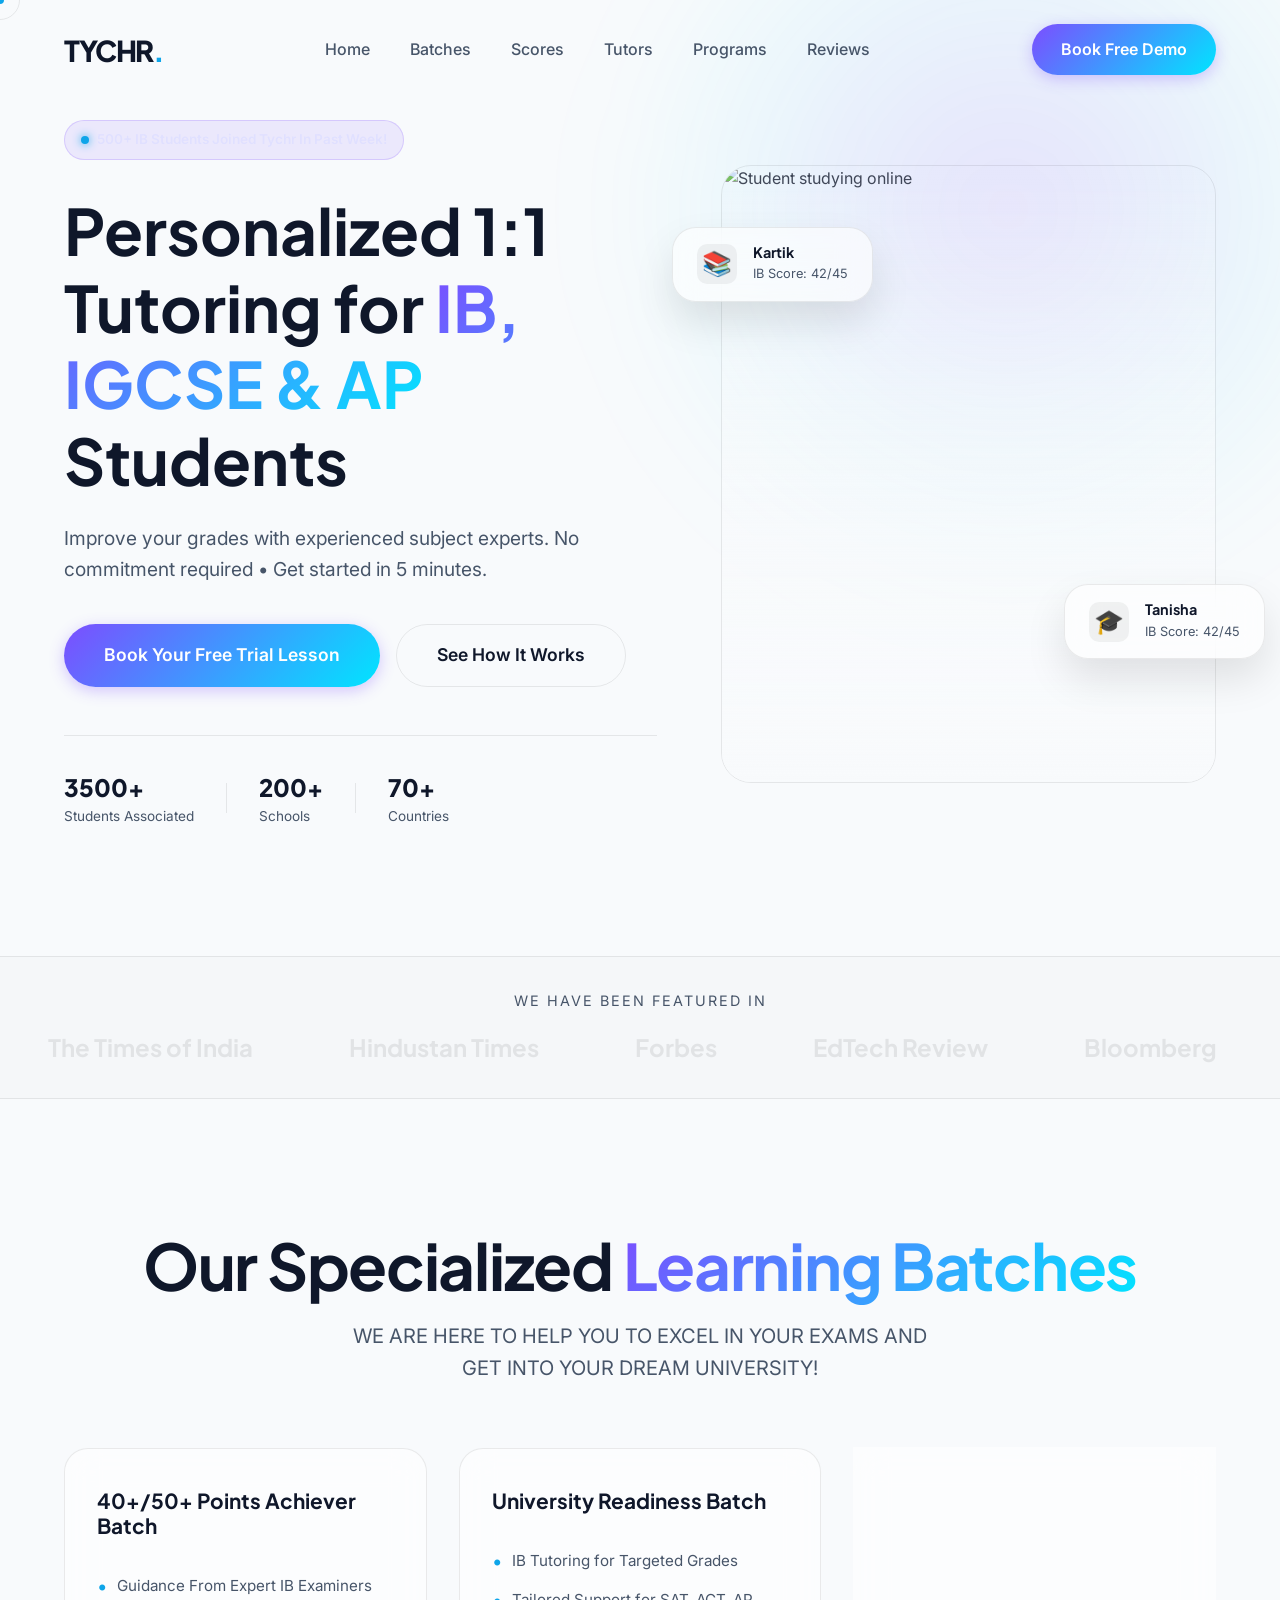
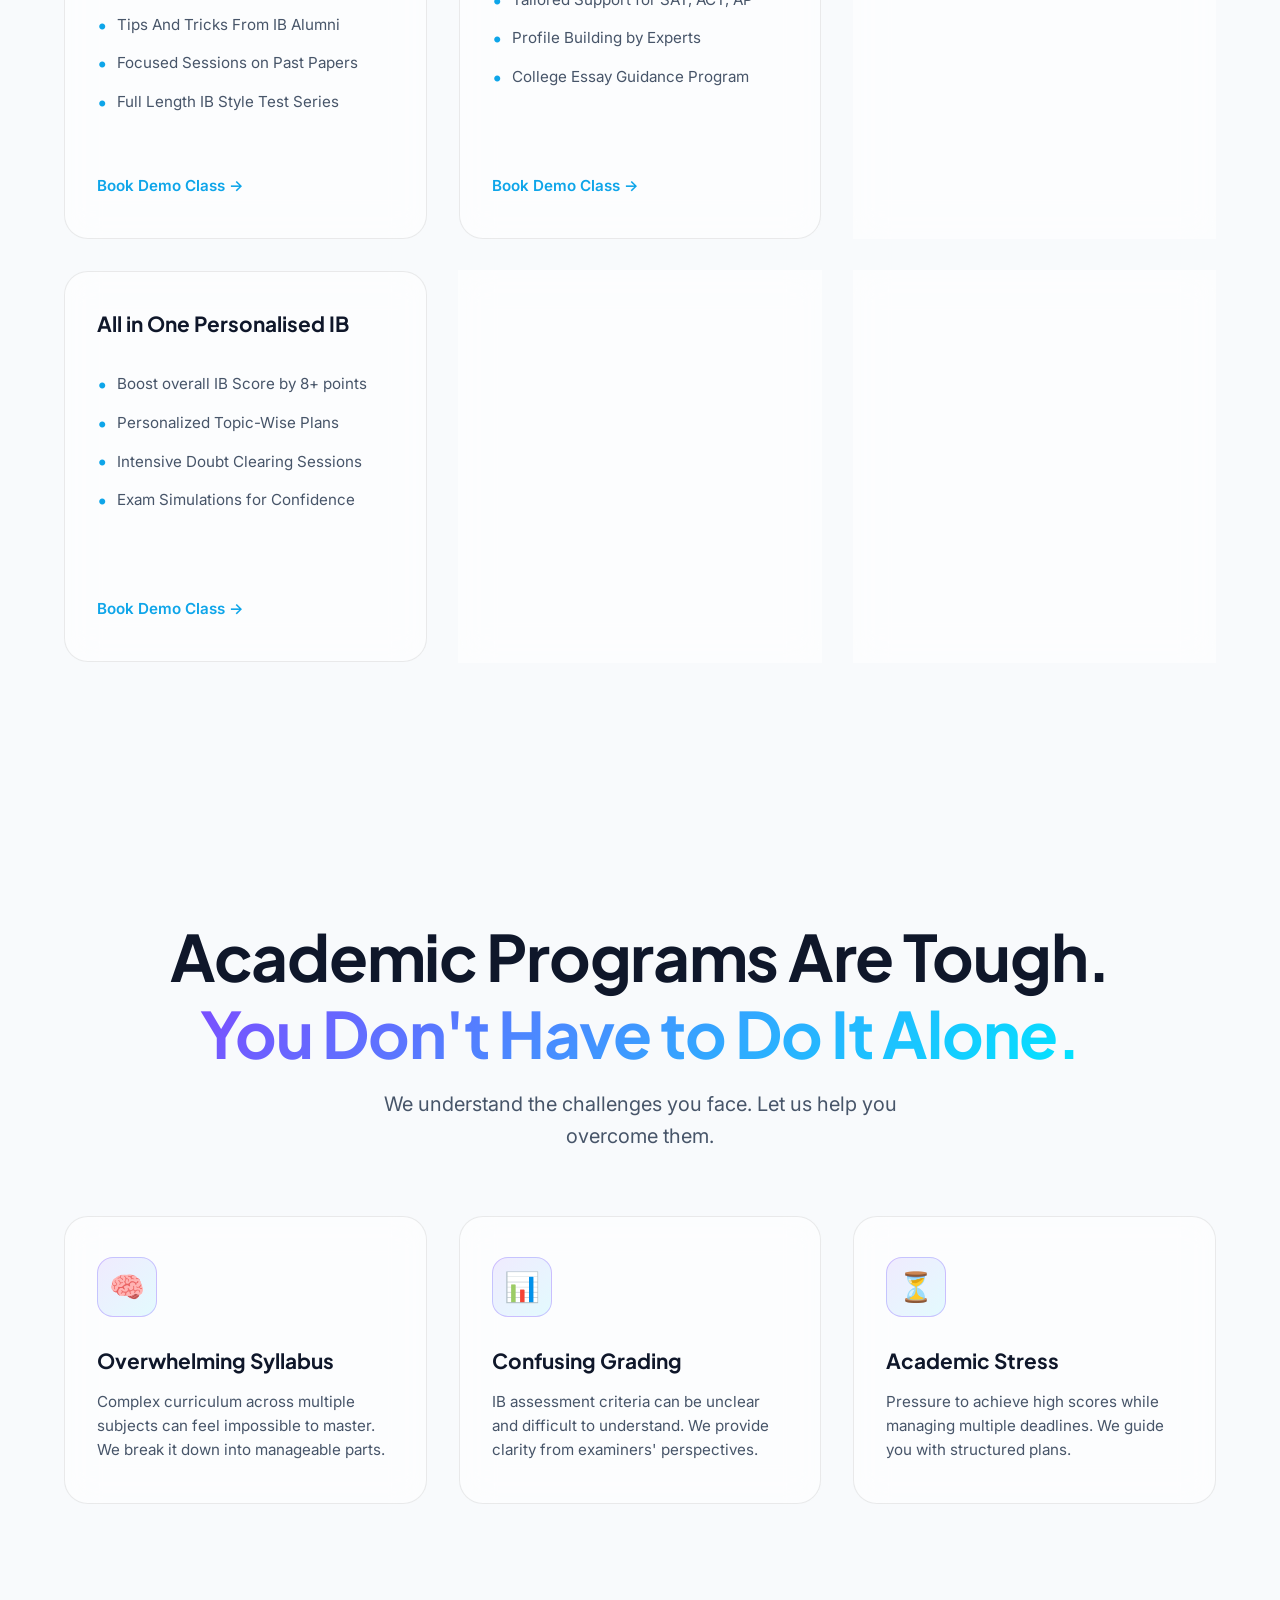
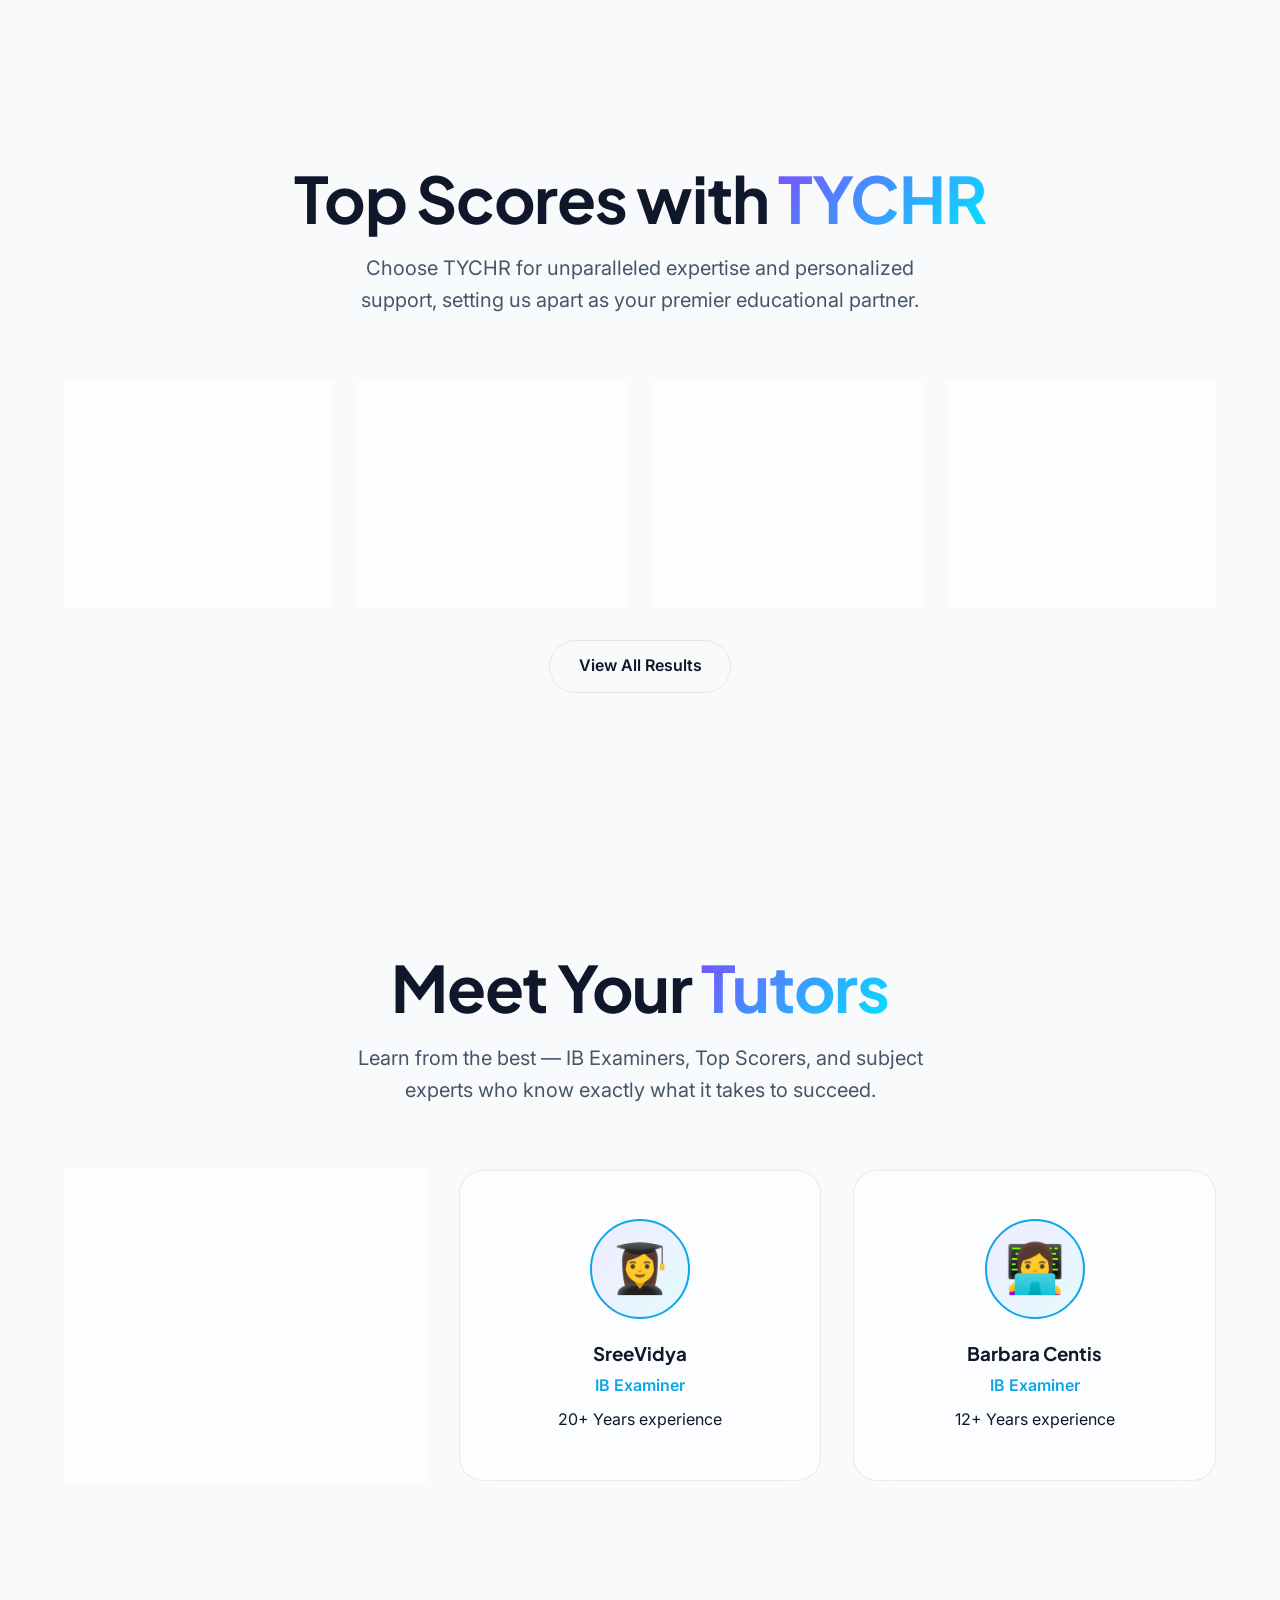
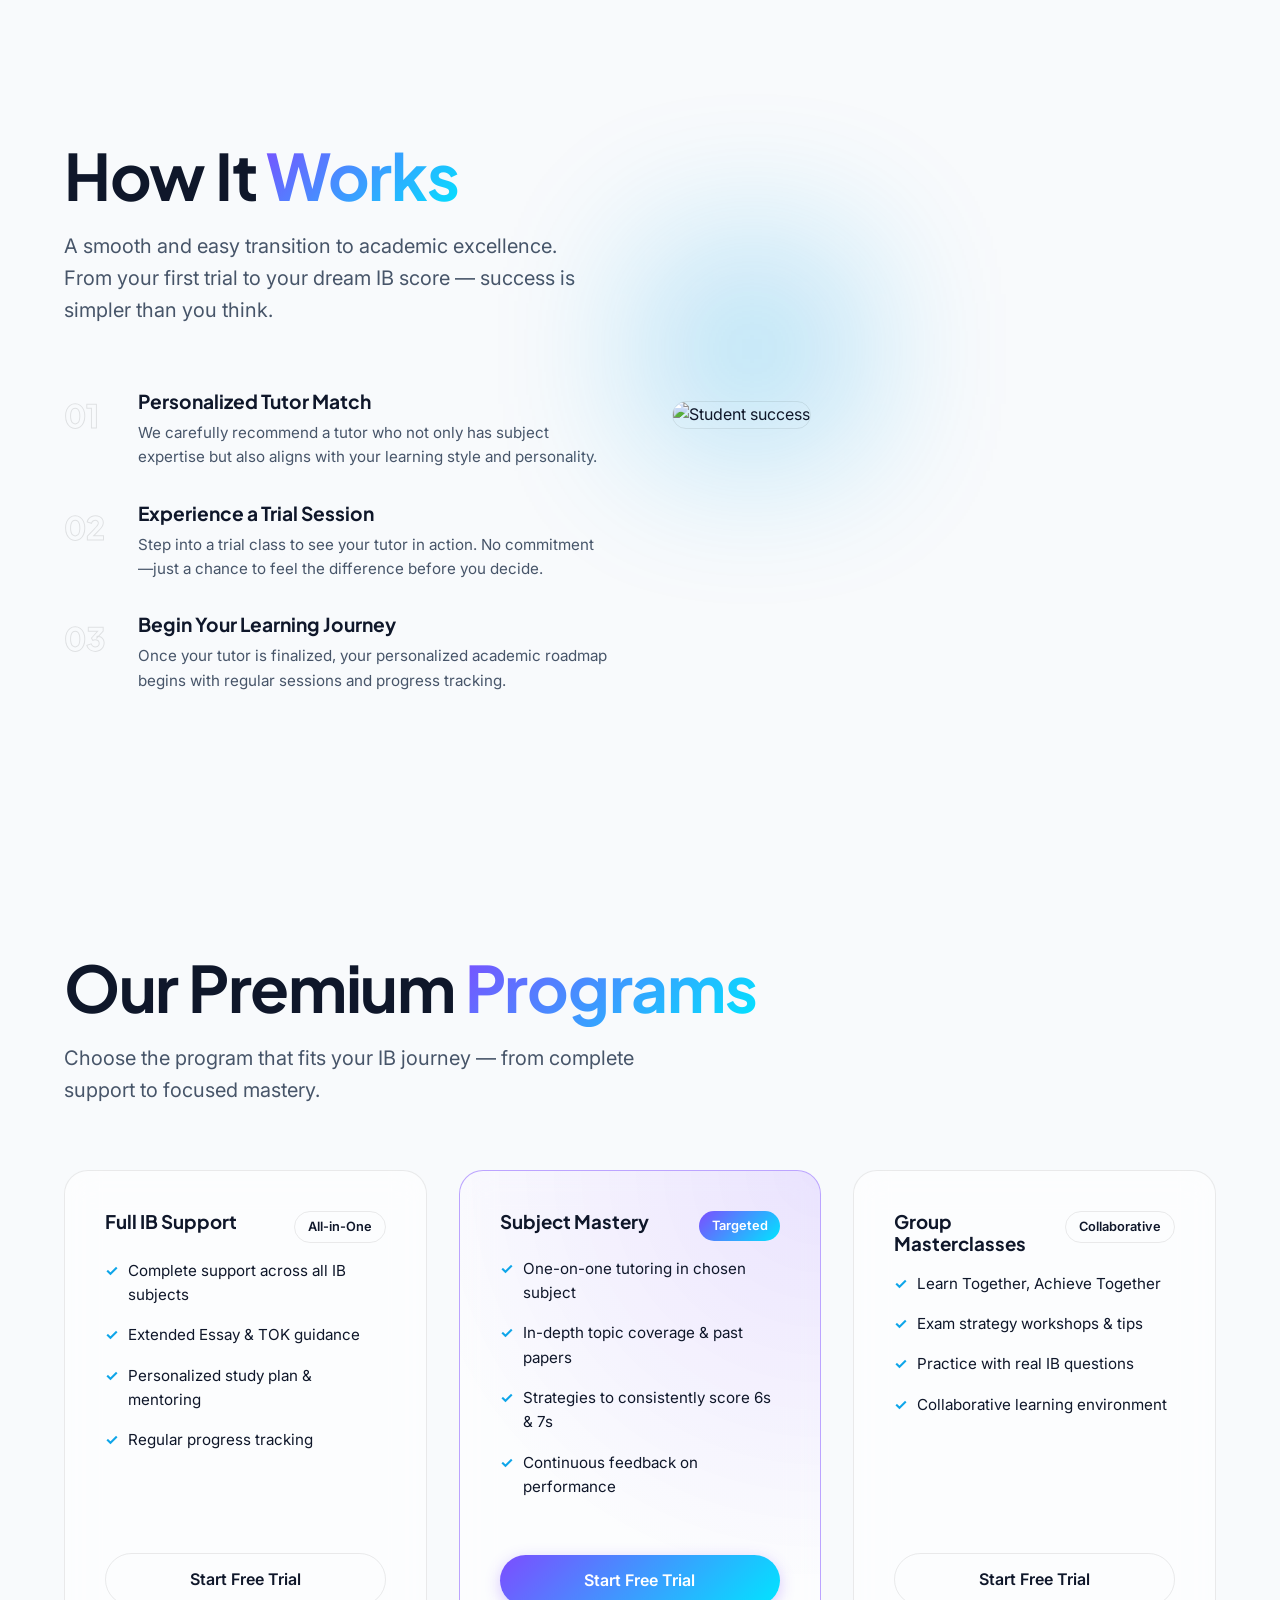
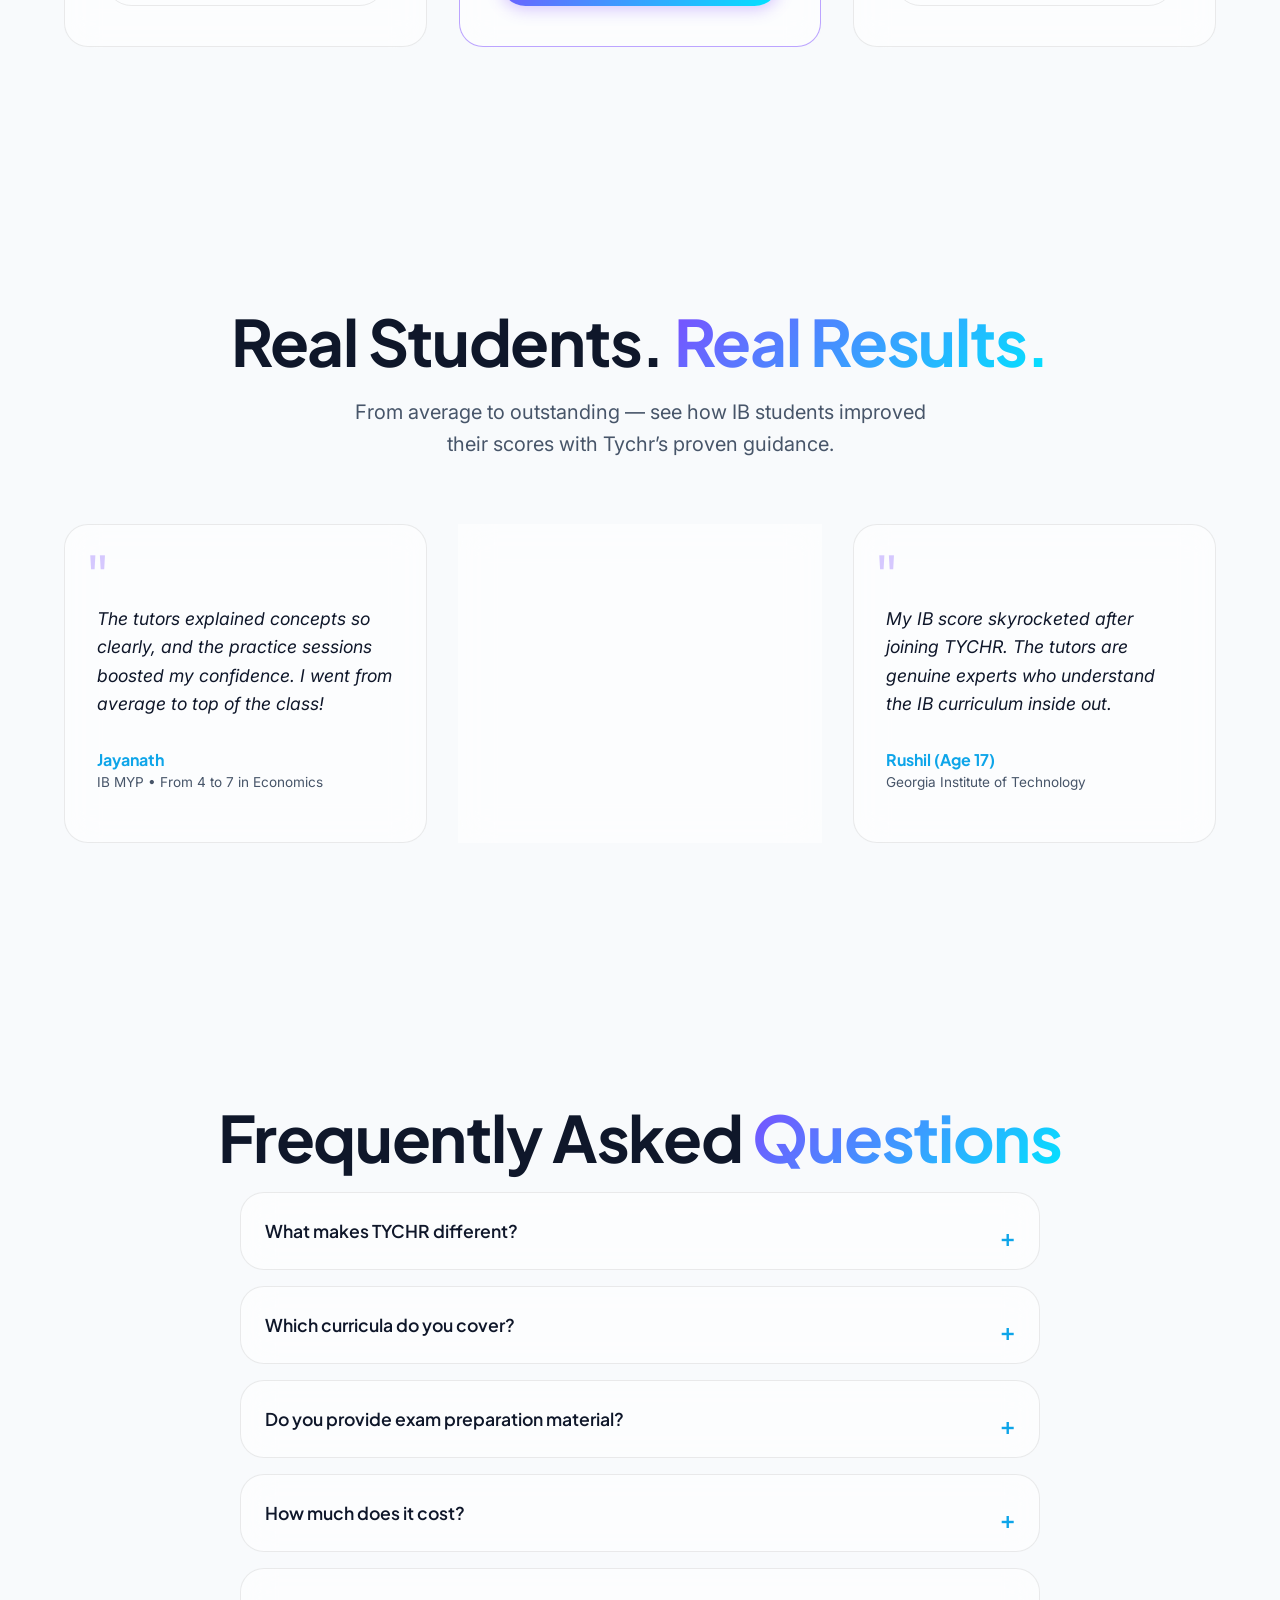
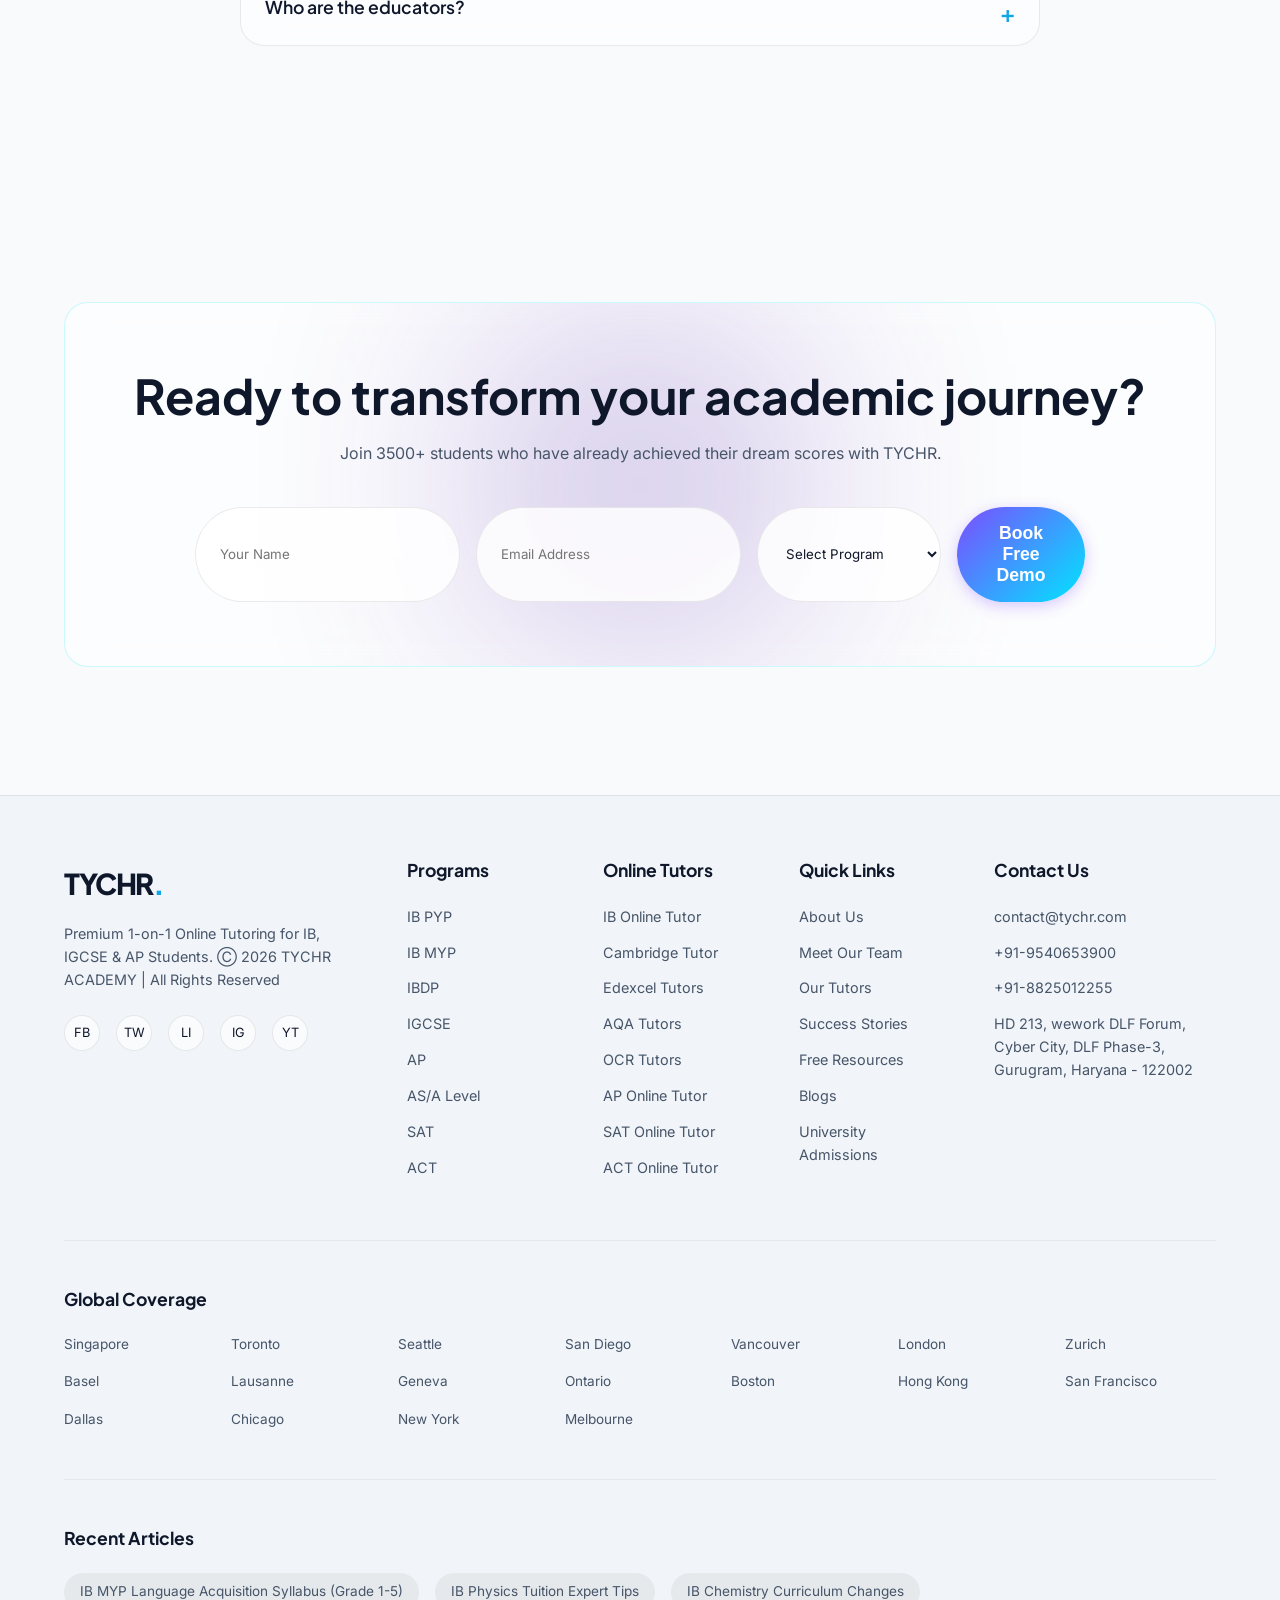
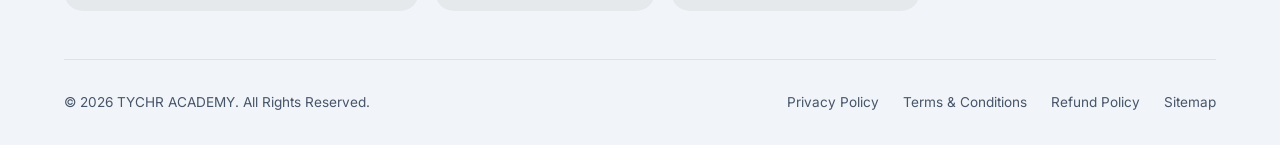
==== index.html @ 83ac787f "tychr" ====
<!DOCTYPE html>
<html lang="en">
<head>
    <meta charset="UTF-8">
    <meta name="viewport" content="width=device-width, initial-scale=1.0">
    <title>TYCHR | Premium 1-on-1 Online Tutoring for IB, IGCSE & AP</title>
    <meta name="description" content="Personalized 1:1 online tutoring for school & entrance exams. Improve grades with TYCHR.">
    <!-- Google Fonts -->
    <link rel="preconnect" href="https://fonts.googleapis.com">
    <link rel="preconnect" href="https://fonts.gstatic.com" crossorigin>
    <link href="https://fonts.googleapis.com/css2?family=Inter:wght@300;400;500;600&family=Plus+Jakarta+Sans:wght@400;500;600;700;800&display=swap" rel="stylesheet">
    <!-- CSS -->
    <link rel="stylesheet" href="style.css">
</head>
<body>
    <!-- Custom Cursor -->
    <div class="cursor-dot" id="cursor-dot"></div>
    <div class="cursor-outline" id="cursor-outline"></div>

    <!-- Navigation -->
    <nav id="navbar">
        <div class="nav-container">
            <div class="logo">TYCHR<span>.</span></div>
            <ul class="nav-links">
                <li><a href="#home">Home</a></li>
                <li><a href="#batches">Batches</a></li>
                <li><a href="#scores">Scores</a></li>
                <li><a href="#tutors">Tutors</a></li>
                <li><a href="#programs">Programs</a></li>
                <li><a href="#results">Reviews</a></li>
            </ul>
            <div class="nav-actions">
                <a href="#contact" class="btn-primary">Book Free Demo</a>
                <div class="hamburger">
                    <div class="line1"></div>
                    <div class="line2"></div>
                    <div class="line3"></div>
                </div>
            </div>
        </div>
    </nav>

    <!-- Hero Section -->
    <section id="home" class="hero">
        <div class="bg-gradient-mesh"></div>
        <div class="hero-container">
            <div class="hero-content">
                <div class="badge fade-up">
                    <span class="badge-dot"></span>
                    500+ IB Students Joined Tychr In Past Week!
                </div>
                <h1 class="hero-title fade-up">
                    Personalized 1:1 Tutoring for <span class="gradient-text">IB, IGCSE & AP</span> Students
                </h1>
                <p class="hero-subtitle fade-up">
                    Improve your grades with experienced subject experts. No commitment required • Get started in 5 minutes.
                </p>
                <div class="hero-cta fade-up">
                    <a href="#contact" class="btn-primary large">Book Your Free Trial Lesson</a>
                    <a href="#how-it-works" class="btn-secondary large">See How It Works</a>
                </div>
                <div class="hero-stats fade-up">
                    <div class="stat-item">
                        <span class="stat-number">3500+</span>
                        <span class="stat-label">Students Associated</span>
                    </div>
                    <div class="stat-divider"></div>
                    <div class="stat-item">
                        <span class="stat-number">200+</span>
                        <span class="stat-label">Schools</span>
                    </div>
                    <div class="stat-divider"></div>
                    <div class="stat-item">
                        <span class="stat-number">70+</span>
                        <span class="stat-label">Countries</span>
                    </div>
                </div>
            </div>
            <div class="hero-visual fade-in">
                <div class="floating-card card-1 glass float-anim">
                    <div class="card-icon">📚</div>
                    <div class="card-text">
                        <h4>Kartik</h4>
                        <p>IB Score: 42/45</p>
                    </div>
                </div>
                <div class="floating-card card-2 glass float-anim-delayed">
                    <div class="card-icon">🎓</div>
                    <div class="card-text">
                        <h4>Tanisha</h4>
                        <p>IB Score: 42/45</p>
                    </div>
                </div>
                <div class="hero-image-wrapper">
                    <img src="https://images.unsplash.com/photo-1522202176988-66273c2fd55f?q=80&w=1000&auto=format&fit=crop" alt="Student studying online" class="hero-img">
                    <div class="img-overlay"></div>
                </div>
            </div>
        </div>
    </section>

    <!-- Marquee: Featured In -->
    <div class="marquee-section">
        <p class="marquee-title">We Have Been Featured In</p>
        <div class="marquee">
            <div class="marquee-content">
                <span>The Times of India</span><span>Hindustan Times</span><span>Forbes</span><span>EdTech Review</span><span>Bloomberg</span>
                <span>The Times of India</span><span>Hindustan Times</span><span>Forbes</span><span>EdTech Review</span><span>Bloomberg</span>
            </div>
        </div>
    </div>

    <!-- Specialized Batches Section -->
    <section id="batches" class="batches-section">
        <div class="container">
            <div class="section-header text-center reveal">
                <h2 class="section-title">Our Specialized <span class="gradient-text">Learning Batches</span></h2>
                <p class="section-desc">WE ARE HERE TO HELP YOU TO EXCEL IN YOUR EXAMS AND GET INTO YOUR DREAM UNIVERSITY!</p>
            </div>
            <div class="grid-3">
                <div class="feature-card glass-hover reveal">
                    <h3>40+/50+ Points Achiever Batch</h3>
                    <ul class="card-list">
                        <li>Guidance From Expert IB Examiners</li>
                        <li>Tips And Tricks From IB Alumni</li>
                        <li>Focused Sessions on Past Papers</li>
                        <li>Full Length IB Style Test Series</li>
                    </ul>
                    <a href="#contact" class="btn-text">Book Demo Class →</a>
                </div>
                <div class="feature-card glass-hover reveal delay-1">
                    <h3>University Readiness Batch</h3>
                    <ul class="card-list">
                        <li>IB Tutoring for Targeted Grades</li>
                        <li>Tailored Support for SAT, ACT, AP</li>
                        <li>Profile Building by Experts</li>
                        <li>College Essay Guidance Program</li>
                    </ul>
                    <a href="#contact" class="btn-text">Book Demo Class →</a>
                </div>
                <div class="feature-card glass-hover reveal delay-2">
                    <h3>Subject Targeted IB Tutoring</h3>
                    <ul class="card-list">
                        <li>2+ Point Increase in Subject Score</li>
                        <li>Conceptual Clarity By IB Facilitators</li>
                        <li>Topic-Wise Revision Assignments</li>
                        <li>Regular Assessments & Evaluation</li>
                    </ul>
                    <a href="#contact" class="btn-text">Book Demo Class →</a>
                </div>
                <div class="feature-card glass-hover reveal">
                    <h3>All in One Personalised IB</h3>
                    <ul class="card-list">
                        <li>Boost overall IB Score by 8+ points</li>
                        <li>Personalized Topic-Wise Plans</li>
                        <li>Intensive Doubt Clearing Sessions</li>
                        <li>Exam Simulations for Confidence</li>
                    </ul>
                    <a href="#contact" class="btn-text">Book Demo Class →</a>
                </div>
                <div class="feature-card glass-hover reveal delay-1">
                    <h3>Hyper Personalised IB Tutoring</h3>
                    <ul class="card-list">
                        <li>24X7 IB Tutor & Alumni Assistance</li>
                        <li>Real-Time Feedback & Support</li>
                        <li>Flexible Scheduling</li>
                        <li>Topic Tests & Progress Tracking</li>
                    </ul>
                    <a href="#contact" class="btn-text">Book Demo Class →</a>
                </div>
                <div class="feature-card glass-hover reveal delay-2">
                    <h3>Beyond Academic Program</h3>
                    <ul class="card-list">
                        <li>Skill Training for College Profiles</li>
                        <li>Internships & Service Opportunities</li>
                        <li>Courses Ranging From Finance to AI</li>
                        <li>Mentorship by Startup Founders</li>
                    </ul>
                    <a href="#contact" class="btn-text">Book Demo Class →</a>
                </div>
            </div>
        </div>
    </section>

    <!-- Challenges Section -->
    <section id="challenges" class="challenges">
        <div class="container">
            <div class="section-header text-center reveal">
                <h2 class="section-title">Academic Programs Are Tough. <br><span class="gradient-text">You Don't Have to Do It Alone.</span></h2>
                <p class="section-desc">We understand the challenges you face. Let us help you overcome them.</p>
            </div>
            <div class="grid-3">
                <div class="feature-card glass-hover reveal">
                    <div class="icon-box">🧠</div>
                    <h3>Overwhelming Syllabus</h3>
                    <p>Complex curriculum across multiple subjects can feel impossible to master. We break it down into manageable parts.</p>
                </div>
                <div class="feature-card glass-hover reveal delay-1">
                    <div class="icon-box">📊</div>
                    <h3>Confusing Grading</h3>
                    <p>IB assessment criteria can be unclear and difficult to understand. We provide clarity from examiners' perspectives.</p>
                </div>
                <div class="feature-card glass-hover reveal delay-2">
                    <div class="icon-box">⏳</div>
                    <h3>Academic Stress</h3>
                    <p>Pressure to achieve high scores while managing multiple deadlines. We guide you with structured plans.</p>
                </div>
            </div>
        </div>
    </section>

    <!-- Top Scores with TYCHR Section -->
    <section id="scores" class="scores-section">
        <div class="container">
            <div class="section-header text-center reveal">
                <h2 class="section-title">Top Scores with <span class="gradient-text">TYCHR</span></h2>
                <p class="section-desc">Choose TYCHR for unparalleled expertise and personalized support, setting us apart as your premier educational partner.</p>
            </div>
            <div class="grid-4">
                <div class="score-card glass reveal">
                    <div class="score-avatar">K</div>
                    <h3>Kartik</h3>
                    <p class="score-badge">42/45</p>
                </div>
                <div class="score-card glass reveal delay-1">
                    <div class="score-avatar">E</div>
                    <h3>Eshaan</h3>
                    <p class="score-badge">41/45</p>
                </div>
                <div class="score-card glass reveal delay-2">
                    <div class="score-avatar">T</div>
                    <h3>Tanisha</h3>
                    <p class="score-badge">42/45</p>
                </div>
                <div class="score-card glass reveal delay-3">
                    <div class="score-avatar">R</div>
                    <h3>Ruhani</h3>
                    <p class="score-badge">42/45</p>
                </div>
            </div>
            <div class="text-center reveal" style="margin-top: 2rem;">
                <a href="#results" class="btn-secondary">View All Results</a>
            </div>
        </div>
    </section>

    <!-- Meet Your Tutors -->
    <section id="tutors" class="tutors-section">
        <div class="container">
            <div class="section-header text-center reveal">
                <h2 class="section-title">Meet Your <span class="gradient-text">Tutors</span></h2>
                <p class="section-desc">Learn from the best — IB Examiners, Top Scorers, and subject experts who know exactly what it takes to succeed.</p>
            </div>
            <div class="grid-3">
                <div class="tutor-card glass-hover reveal">
                    <div class="tutor-img">👩‍🏫</div>
                    <h3>Dr. Nikita Bhan</h3>
                    <p class="tutor-role">IB Examiner</p>
                    <p>8+ Years experience</p>
                </div>
                <div class="tutor-card glass-hover reveal delay-1">
                    <div class="tutor-img">👩‍🎓</div>
                    <h3>SreeVidya</h3>
                    <p class="tutor-role">IB Examiner</p>
                    <p>20+ Years experience</p>
                </div>
                <div class="tutor-card glass-hover reveal delay-2">
                    <div class="tutor-img">👩‍💻</div>
                    <h3>Barbara Centis</h3>
                    <p class="tutor-role">IB Examiner</p>
                    <p>12+ Years experience</p>
                </div>
            </div>
        </div>
    </section>

    <!-- How It Works Section -->
    <section id="how-it-works" class="steps-section">
        <div class="container">
            <div class="steps-container">
                <div class="steps-content reveal">
                    <h2 class="section-title">How It <span class="gradient-text">Works</span></h2>
                    <p class="section-desc">A smooth and easy transition to academic excellence. From your first trial to your dream IB score — success is simpler than you think.</p>
                    
                    <div class="step-list">
                        <div class="step-item reveal">
                            <div class="step-num">01</div>
                            <div class="step-text">
                                <h3>Personalized Tutor Match</h3>
                                <p>We carefully recommend a tutor who not only has subject expertise but also aligns with your learning style and personality.</p>
                            </div>
                        </div>
                        <div class="step-item reveal">
                            <div class="step-num">02</div>
                            <div class="step-text">
                                <h3>Experience a Trial Session</h3>
                                <p>Step into a trial class to see your tutor in action. No commitment—just a chance to feel the difference before you decide.</p>
                            </div>
                        </div>
                        <div class="step-item reveal">
                            <div class="step-num">03</div>
                            <div class="step-text">
                                <h3>Begin Your Learning Journey</h3>
                                <p>Once your tutor is finalized, your personalized academic roadmap begins with regular sessions and progress tracking.</p>
                            </div>
                        </div>
                    </div>
                </div>
                <div class="steps-visual reveal delay-1">
                    <div class="img-wrapper">
                        <img src="https://images.unsplash.com/photo-1516321318423-f06f85e504b3?q=80&w=800&auto=format&fit=crop" alt="Student success" class="glass-img">
                        <div class="decorative-blob"></div>
                    </div>
                </div>
            </div>
        </div>
    </section>

    <!-- Programs Section -->
    <section id="programs" class="programs-section">
        <div class="container">
            <div class="section-header reveal">
                <h2 class="section-title">Our Premium <span class="gradient-text">Programs</span></h2>
                <p class="section-desc">Choose the program that fits your IB journey — from complete support to focused mastery.</p>
            </div>
            <div class="programs-grid">
                <div class="program-card glass reveal">
                    <div class="program-header">
                        <h3>Full IB Support</h3>
                        <span class="badge-outline">All-in-One</span>
                    </div>
                    <ul class="program-features">
                        <li><span class="check">✓</span> Complete support across all IB subjects</li>
                        <li><span class="check">✓</span> Extended Essay & TOK guidance</li>
                        <li><span class="check">✓</span> Personalized study plan & mentoring</li>
                        <li><span class="check">✓</span> Regular progress tracking</li>
                    </ul>
                    <a href="#contact" class="btn-secondary w-100">Start Free Trial</a>
                </div>
                
                <div class="program-card glass highlight-card reveal delay-1">
                    <div class="glow-bg"></div>
                    <div class="program-header">
                        <h3>Subject Mastery</h3>
                        <span class="badge-outline solid">Targeted</span>
                    </div>
                    <ul class="program-features">
                        <li><span class="check">✓</span> One-on-one tutoring in chosen subject</li>
                        <li><span class="check">✓</span> In-depth topic coverage & past papers</li>
                        <li><span class="check">✓</span> Strategies to consistently score 6s & 7s</li>
                        <li><span class="check">✓</span> Continuous feedback on performance</li>
                    </ul>
                    <a href="#contact" class="btn-primary w-100">Start Free Trial</a>
                </div>

                <div class="program-card glass reveal delay-2">
                    <div class="program-header">
                        <h3>Group Masterclasses</h3>
                        <span class="badge-outline">Collaborative</span>
                    </div>
                    <ul class="program-features">
                        <li><span class="check">✓</span> Learn Together, Achieve Together</li>
                        <li><span class="check">✓</span> Exam strategy workshops & tips</li>
                        <li><span class="check">✓</span> Practice with real IB questions</li>
                        <li><span class="check">✓</span> Collaborative learning environment</li>
                    </ul>
                    <a href="#contact" class="btn-secondary w-100">Start Free Trial</a>
                </div>
            </div>
        </div>
    </section>

    <!-- Results Section -->
    <section id="results" class="results-section">
        <div class="container">
            <div class="section-header text-center reveal">
                <h2 class="section-title">Real Students. <span class="gradient-text">Real Results.</span></h2>
                <p class="section-desc">From average to outstanding — see how IB students improved their scores with Tychr’s proven guidance.</p>
            </div>
            <div class="grid-3">
                <div class="testimonial-card glass-hover reveal">
                    <div class="quote">"</div>
                    <p class="testimonial-text">The tutors explained concepts so clearly, and the practice sessions boosted my confidence. I went from average to top of the class!</p>
                    <div class="testimonial-author">
                        <h4>Jayanath</h4>
                        <p>IB MYP • From 4 to 7 in Economics</p>
                    </div>
                </div>
                <div class="testimonial-card glass-hover reveal delay-1">
                    <div class="quote">"</div>
                    <p class="testimonial-text">TYCHR completely changed my approach to studying. I got accepted into my dream university because of their tailored support.</p>
                    <div class="testimonial-author">
                        <h4>Vishaal (Age 17)</h4>
                        <p>University of Toronto</p>
                    </div>
                </div>
                <div class="testimonial-card glass-hover reveal delay-2">
                    <div class="quote">"</div>
                    <p class="testimonial-text">My IB score skyrocketed after joining TYCHR. The tutors are genuine experts who understand the IB curriculum inside out.</p>
                    <div class="testimonial-author">
                        <h4>Rushil (Age 17)</h4>
                        <p>Georgia Institute of Technology</p>
                    </div>
                </div>
            </div>
        </div>
    </section>

    <!-- FAQ Section -->
    <section id="faq" class="faq-section">
        <div class="container">
            <div class="section-header text-center reveal">
                <h2 class="section-title">Frequently Asked <span class="gradient-text">Questions</span></h2>
            </div>
            <div class="faq-container reveal delay-1">
                <details class="faq-item glass">
                    <summary>What makes TYCHR different?</summary>
                    <p>Our platform is designed specifically for achieving higher grades in global curricula. We combine expert tutors, personalized study plans, real exam strategies, and continuous progress tracking.</p>
                </details>
                <details class="faq-item glass">
                    <summary>Which curricula do you cover?</summary>
                    <p>Our platform is designed for success across a majority of international curricula including IB PYP, MYP, DP, IGCSE, AP, SAT, and ACT.</p>
                </details>
                <details class="faq-item glass">
                    <summary>Do you provide exam preparation material?</summary>
                    <p>We provide complete support like digital test format practice, time-management strategies, section-wise preparation, and real exam–style mock tests.</p>
                </details>
                <details class="faq-item glass">
                    <summary>How much does it cost?</summary>
                    <p>We offer flexible pricing plans based on the level of support, duration, and learning requirements. Our team will help you choose the most suitable plan during the free demo session.</p>
                </details>
                <details class="faq-item glass">
                    <summary>Who are the educators?</summary>
                    <p>All content is created and reviewed by experienced IB/AP educators. Practice questions and study materials are regularly updated to align with the latest exam patterns and difficulty levels.</p>
                </details>
            </div>
        </div>
    </section>

    <!-- CTA Section -->
    <section id="contact" class="cta-section">
        <div class="container">
            <div class="cta-box glass reveal">
                <div class="glow-orb"></div>
                <h2>Ready to transform your academic journey?</h2>
                <p>Join 3500+ students who have already achieved their dream scores with TYCHR.</p>
                <form class="demo-form" onsubmit="event.preventDefault(); alert('Demo request submitted successfully!');">
                    <input type="text" placeholder="Your Name" required>
                    <input type="email" placeholder="Email Address" required>
                    <select required>
                        <option value="" disabled selected>Select Program</option>
                        <option value="ib">IB Diploma (IBDP)</option>
                        <option value="igcse">IGCSE</option>
                        <option value="ap">AP</option>
                        <option value="sat">SAT / ACT</option>
                    </select>
                    <button type="submit" class="btn-primary large">Book Free Demo</button>
                </form>
            </div>
        </div>
    </section>

    <!-- Footer -->
    <footer>
        <div class="container">
            <div class="footer-grid">
                <div class="footer-brand">
                    <div class="logo">TYCHR<span>.</span></div>
                    <p>Premium 1-on-1 Online Tutoring for IB, IGCSE & AP Students. Ⓒ 2026 TYCHR ACADEMY | All Rights Reserved</p>
                    <div class="social-links">
                        <a href="#">FB</a>
                        <a href="#">TW</a>
                        <a href="#">LI</a>
                        <a href="#">IG</a>
                        <a href="#">YT</a>
                    </div>
                </div>
                
                <div class="footer-links">
                    <h4>Programs</h4>
                    <a href="#">IB PYP</a>
                    <a href="#">IB MYP</a>
                    <a href="#">IBDP</a>
                    <a href="#">IGCSE</a>
                    <a href="#">AP</a>
                    <a href="#">AS/A Level</a>
                    <a href="#">SAT</a>
                    <a href="#">ACT</a>
                </div>
                
                <div class="footer-links">
                    <h4>Online Tutors</h4>
                    <a href="#">IB Online Tutor</a>
                    <a href="#">Cambridge Tutor</a>
                    <a href="#">Edexcel Tutors</a>
                    <a href="#">AQA Tutors</a>
                    <a href="#">OCR Tutors</a>
                    <a href="#">AP Online Tutor</a>
                    <a href="#">SAT Online Tutor</a>
                    <a href="#">ACT Online Tutor</a>
                </div>

                <div class="footer-links">
                    <h4>Quick Links</h4>
                    <a href="#">About Us</a>
                    <a href="#">Meet Our Team</a>
                    <a href="#">Our Tutors</a>
                    <a href="#">Success Stories</a>
                    <a href="#">Free Resources</a>
                    <a href="#">Blogs</a>
                    <a href="#">University Admissions</a>
                </div>
                
                <div class="footer-contact">
                    <h4>Contact Us</h4>
                    <p>contact@tychr.com</p>
                    <p>+91-9540653900</p>
                    <p>+91-8825012255</p>
                    <p>HD 213, wework DLF Forum,<br>Cyber City, DLF Phase-3,<br>Gurugram, Haryana - 122002</p>
                </div>
            </div>

            <!-- Global Coverage / Cities -->
            <div class="footer-cities">
                <h4>Global Coverage</h4>
                <div class="cities-grid">
                    <a href="#">Singapore</a>
                    <a href="#">Toronto</a>
                    <a href="#">Seattle</a>
                    <a href="#">San Diego</a>
                    <a href="#">Vancouver</a>
                    <a href="#">London</a>
                    <a href="#">Zurich</a>
                    <a href="#">Basel</a>
                    <a href="#">Lausanne</a>
                    <a href="#">Geneva</a>
                    <a href="#">Ontario</a>
                    <a href="#">Boston</a>
                    <a href="#">Hong Kong</a>
                    <a href="#">San Francisco</a>
                    <a href="#">Dallas</a>
                    <a href="#">Chicago</a>
                    <a href="#">New York</a>
                    <a href="#">Melbourne</a>
                </div>
            </div>
            
            <!-- Recent Articles -->
            <div class="footer-articles">
                <h4>Recent Articles</h4>
                <div class="articles-grid">
                    <a href="#">IB MYP Language Acquisition Syllabus (Grade 1-5)</a>
                    <a href="#">IB Physics Tuition Expert Tips</a>
                    <a href="#">IB Chemistry Curriculum Changes</a>
                </div>
            </div>
            
            <div class="footer-bottom">
                <p>&copy; 2026 TYCHR ACADEMY. All Rights Reserved.</p>
                <div class="legal-links">
                    <a href="#">Privacy Policy</a>
                    <a href="#">Terms & Conditions</a>
                    <a href="#">Refund Policy</a>
                    <a href="#">Sitemap</a>
                </div>
            </div>
        </div>
    </footer>

    <script src="script.js"></script>
</body>
</html>
---- style.css ----
:root {
    /* Premium Modern Light Theme */
    --bg-base: #f8fafc;
    --bg-surface: rgba(255, 255, 255, 0.8);
    --bg-glass: rgba(255, 255, 255, 0.6);
    --bg-glass-hover: rgba(255, 255, 255, 0.9);
    --border-glass: rgba(0, 0, 0, 0.08);
    
    /* Vibrant Gradients & Accents */
    --accent-primary: #5e35b1;
    --accent-secondary: #0ea5e9;
    --gradient-primary: linear-gradient(135deg, #7c4dff 0%, #00e5ff 100%);
    --gradient-glow: linear-gradient(135deg, rgba(124, 77, 255, 0.1) 0%, rgba(0, 229, 255, 0.1) 100%);
    --text-gradient: linear-gradient(to right, #0f172a, #334155);
    --text-gradient-vibrant: linear-gradient(to right, #7c4dff, #0ea5e9);
    
    /* Typography */
    --font-sans: 'Inter', sans-serif;
    --font-display: 'Plus Jakarta Sans', sans-serif;
    
    /* Text Colors */
    --text-primary: #0f172a;
    --text-secondary: #475569;
    
    /* Spacing */
    --space-sm: 1rem;
    --space-md: 2rem;
    --space-lg: 4rem;
    --space-xl: 8rem;
    
    /* Transitions */
    --transition-fast: 0.2s cubic-bezier(0.4, 0, 0.2, 1);
    --transition-medium: 0.4s cubic-bezier(0.4, 0, 0.2, 1);
    --transition-slow: 0.8s cubic-bezier(0.4, 0, 0.2, 1);
}

* {
    margin: 0;
    padding: 0;
    box-sizing: border-box;
}

html {
    scroll-behavior: smooth;
}

body {
    background-color: var(--bg-base);
    color: var(--text-primary);
    font-family: var(--font-sans);
    line-height: 1.6;
    overflow-x: hidden;
    cursor: none;
}

/* Custom Cursor */
.cursor-dot {
    width: 8px;
    height: 8px;
    background-color: var(--accent-secondary);
}

.cursor-outline {
    width: 40px;
    height: 40px;
    border: 1px solid var(--border-glass);
}

.cursor-dot,
.cursor-outline {
    position: fixed;
    top: 0;
    left: 0;
    transform: translate(-50%, -50%);
    border-radius: 50%;
    z-index: 9999;
    pointer-events: none;
    transition: width 0.2s, height 0.2s, background-color 0.2s, border-color 0.2s;
}

/* Typography */
h1, h2, h3, h4, h5, h6 {
    font-family: var(--font-display);
    font-weight: 700;
    line-height: 1.2;
}

.section-title {
    font-size: clamp(2.5rem, 5vw, 4rem);
    letter-spacing: -0.02em;
    margin-bottom: var(--space-sm);
}

.section-desc {
    font-size: clamp(1.1rem, 2vw, 1.25rem);
    color: var(--text-secondary);
    max-width: 600px;
    margin-bottom: var(--space-lg);
}

.text-center {
    text-align: center;
}

.text-center .section-desc {
    margin-left: auto;
    margin-right: auto;
}

.gradient-text {
    background: var(--gradient-primary);
    -webkit-background-clip: text;
    -webkit-text-fill-color: transparent;
    background-clip: text;
}

/* Layout */
.container {
    width: 100%;
    max-width: 1280px;
    margin: 0 auto;
    padding: 0 5%;
}

section {
    padding: var(--space-xl) 0;
    position: relative;
}

/* Navigation */
nav {
    position: fixed;
    top: 0;
    width: 100%;
    z-index: 100;
    transition: var(--transition-medium);
    padding: 1.5rem 0;
}

nav.scrolled {
    background-color: var(--bg-surface);
    backdrop-filter: blur(20px);
    -webkit-backdrop-filter: blur(20px);
    border-bottom: 1px solid var(--border-glass);
    padding: 1rem 0;
}

.nav-container {
    display: flex;
    justify-content: space-between;
    align-items: center;
    max-width: 1280px;
    margin: 0 auto;
    padding: 0 5%;
}

.logo {
    font-family: var(--font-display);
    font-size: 1.8rem;
    font-weight: 800;
    color: var(--text-primary);
    cursor: pointer;
    letter-spacing: -0.05em;
}

.logo span {
    color: var(--accent-secondary);
}

.nav-links {
    display: flex;
    list-style: none;
    gap: 2.5rem;
}

.nav-links a {
    color: var(--text-secondary);
    text-decoration: none;
    font-weight: 500;
    font-size: 1rem;
    transition: var(--transition-fast);
    position: relative;
}

.nav-links a:hover {
    color: var(--text-primary);
}

.nav-actions {
    display: flex;
    align-items: center;
    gap: 1.5rem;
}

.hamburger {
    display: none;
    cursor: pointer;
    flex-direction: column;
    gap: 6px;
}

.hamburger div {
    width: 25px;
    height: 2px;
    background-color: var(--text-primary);
    transition: all 0.3s ease;
}

/* Buttons */
.btn-primary {
    background: var(--gradient-primary);
    color: #ffffff;
    padding: 0.8rem 1.8rem;
    border-radius: 100px;
    font-weight: 600;
    text-decoration: none;
    border: none;
    cursor: pointer;
    display: inline-flex;
    align-items: center;
    justify-content: center;
    transition: var(--transition-medium);
    box-shadow: 0 4px 15px rgba(124, 77, 255, 0.3);
}

.btn-primary:hover {
    transform: translateY(-2px);
    box-shadow: 0 8px 25px rgba(0, 229, 255, 0.4);
}

.btn-secondary {
    background: transparent;
    color: var(--text-primary);
    padding: 0.8rem 1.8rem;
    border-radius: 100px;
    font-weight: 600;
    text-decoration: none;
    border: 1px solid var(--border-glass);
    cursor: pointer;
    display: inline-flex;
    align-items: center;
    justify-content: center;
    transition: var(--transition-medium);
}

.btn-secondary:hover {
    background: var(--bg-glass-hover);
    border-color: rgba(255, 255, 255, 0.2);
}

.large {
    padding: 1rem 2.5rem;
    font-size: 1.1rem;
}

.btn-text {
    color: var(--accent-secondary);
    text-decoration: none;
    font-weight: 600;
    font-size: 0.95rem;
    margin-top: auto;
    display: inline-block;
    transition: transform 0.3s ease;
}

.btn-text:hover {
    transform: translateX(5px);
}

.w-100 {
    width: 100%;
}

/* Glass Utilities */
.glass {
    background: var(--bg-glass);
    backdrop-filter: blur(16px);
    -webkit-backdrop-filter: blur(16px);
    border: 1px solid var(--border-glass);
    border-radius: 24px;
}

.glass-hover {
    background: var(--bg-glass);
    backdrop-filter: blur(16px);
    -webkit-backdrop-filter: blur(16px);
    border: 1px solid var(--border-glass);
    border-radius: 24px;
    transition: var(--transition-medium);
}

.glass-hover:hover {
    background: var(--bg-glass-hover);
    transform: translateY(-5px);
    border-color: rgba(0, 229, 255, 0.3);
}

/* Badges */
.badge {
    display: inline-flex;
    align-items: center;
    gap: 8px;
    padding: 0.5rem 1rem;
    background: rgba(124, 77, 255, 0.1);
    border: 1px solid rgba(124, 77, 255, 0.2);
    border-radius: 100px;
    font-size: 0.85rem;
    font-weight: 600;
    color: #e0e0ff;
    margin-bottom: 2rem;
}

.badge-dot {
    width: 8px;
    height: 8px;
    background-color: var(--accent-secondary);
    border-radius: 50%;
    box-shadow: 0 0 10px var(--accent-secondary);
}

.badge-outline {
    padding: 0.3rem 0.8rem;
    border: 1px solid var(--border-glass);
    border-radius: 100px;
    font-size: 0.8rem;
    font-weight: 600;
}

.badge-outline.solid {
    background: var(--gradient-primary);
    border: none;
    color: white;
}

/* Animations */
.fade-up {
    opacity: 0;
    transform: translateY(30px);
    animation: fadeUpAnim 0.8s forwards;
}

@keyframes fadeUpAnim {
    to {
        opacity: 1;
        transform: translateY(0);
    }
}

.hero-title { animation-delay: 0.1s; }
.hero-subtitle { animation-delay: 0.2s; }
.hero-cta { animation-delay: 0.3s; }
.hero-stats { animation-delay: 0.4s; }

.float-anim {
    animation: float 6s ease-in-out infinite;
}

.float-anim-delayed {
    animation: float 6s ease-in-out 3s infinite;
}

@keyframes float {
    0% { transform: translateY(0px); }
    50% { transform: translateY(-20px); }
    100% { transform: translateY(0px); }
}

/* Scroll Reveal */
.reveal {
    opacity: 0;
    transform: translateY(40px);
    transition: all 0.8s cubic-bezier(0.4, 0, 0.2, 1);
}

.reveal.active {
    opacity: 1;
    transform: translateY(0);
}

.delay-1 { transition-delay: 0.1s; }
.delay-2 { transition-delay: 0.2s; }
.delay-3 { transition-delay: 0.3s; }

/* Hero Section */
.hero {
    min-height: 100vh;
    display: flex;
    align-items: center;
    padding-top: 120px;
}

.bg-gradient-mesh {
    position: absolute;
    top: -20%;
    right: -10%;
    width: 800px;
    height: 800px;
    background: radial-gradient(circle, rgba(124, 77, 255, 0.15) 0%, rgba(0, 229, 255, 0.05) 50%, transparent 70%);
    filter: blur(60px);
    z-index: -1;
    animation: pulse 10s ease-in-out infinite alternate;
}

@keyframes pulse {
    0% { transform: scale(1) translate(0, 0); }
    100% { transform: scale(1.1) translate(-20px, 20px); }
}

.hero-container {
    display: grid;
    grid-template-columns: 1.2fr 1fr;
    gap: 4rem;
    max-width: 1280px;
    margin: 0 auto;
    padding: 0 5%;
    align-items: center;
}

.hero-title {
    font-size: clamp(3rem, 5vw, 4.5rem);
    margin-bottom: 1.5rem;
}

.hero-subtitle {
    font-size: 1.2rem;
    color: var(--text-secondary);
    margin-bottom: 2.5rem;
    max-width: 540px;
}

.hero-cta {
    display: flex;
    gap: 1rem;
    margin-bottom: 3rem;
}

.hero-stats {
    display: flex;
    align-items: center;
    gap: 2rem;
    padding-top: 2rem;
    border-top: 1px solid var(--border-glass);
}

.stat-item {
    display: flex;
    flex-direction: column;
}

.stat-number {
    font-family: var(--font-display);
    font-size: 1.5rem;
    font-weight: 800;
    color: var(--text-primary);
}

.stat-label {
    font-size: 0.85rem;
    color: var(--text-secondary);
}

.stat-divider {
    width: 1px;
    height: 30px;
    background-color: var(--border-glass);
}

.hero-visual {
    position: relative;
}

.hero-image-wrapper {
    position: relative;
    border-radius: 30px;
    overflow: hidden;
    aspect-ratio: 4/5;
    border: 1px solid var(--border-glass);
}

.hero-img {
    width: 100%;
    height: 100%;
    object-fit: cover;
    opacity: 0.8;
}

.img-overlay {
    position: absolute;
    top: 0;
    left: 0;
    width: 100%;
    height: 100%;
    background: linear-gradient(to top, rgba(248, 250, 252, 1) 0%, rgba(248, 250, 252, 0) 100%);
}

.floating-card {
    position: absolute;
    padding: 1rem 1.5rem;
    display: flex;
    align-items: center;
    gap: 1rem;
    z-index: 10;
    box-shadow: 0 20px 40px rgba(0,0,0,0.1);
}

.card-1 {
    top: 10%;
    left: -10%;
}

.card-2 {
    bottom: 20%;
    right: -10%;
}

.card-icon {
    font-size: 1.5rem;
    background: rgba(0,0,0,0.05);
    width: 40px;
    height: 40px;
    display: flex;
    align-items: center;
    justify-content: center;
    border-radius: 10px;
}

.card-text h4 {
    font-size: 0.9rem;
    margin-bottom: 0.2rem;
}

.card-text p {
    font-size: 0.8rem;
    color: var(--text-secondary);
}

/* Marquee Section */
.marquee-section {
    padding: 2rem 0;
    border-top: 1px solid var(--border-glass);
    border-bottom: 1px solid var(--border-glass);
    background: rgba(0, 0, 0, 0.01);
    overflow: hidden;
}

.marquee-title {
    text-align: center;
    color: var(--text-secondary);
    font-size: 0.9rem;
    text-transform: uppercase;
    letter-spacing: 2px;
    margin-bottom: 1rem;
}

.marquee {
    width: 100%;
    overflow: hidden;
    white-space: nowrap;
}

.marquee-content {
    display: inline-block;
    animation: scroll 20s linear infinite;
}

.marquee-content span {
    font-family: var(--font-display);
    font-size: 1.5rem;
    font-weight: 700;
    color: var(--border-glass);
    margin: 0 3rem;
    transition: color 0.3s ease;
}

.marquee-content span:hover {
    color: var(--text-primary);
}

@keyframes scroll {
    0% { transform: translateX(0); }
    100% { transform: translateX(-50%); }
}

/* Grids */
.grid-3 {
    display: grid;
    grid-template-columns: repeat(3, 1fr);
    gap: 2rem;
}

.grid-4 {
    display: grid;
    grid-template-columns: repeat(4, 1fr);
    gap: 1.5rem;
}

/* Feature Cards */
.feature-card {
    padding: 2.5rem 2rem;
    display: flex;
    flex-direction: column;
    gap: 1rem;
    height: 100%;
}

.icon-box {
    width: 60px;
    height: 60px;
    background: var(--gradient-glow);
    border: 1px solid rgba(124, 77, 255, 0.3);
    border-radius: 16px;
    display: flex;
    align-items: center;
    justify-content: center;
    font-size: 1.8rem;
    margin-bottom: 1rem;
}

.feature-card h3 {
    font-size: 1.3rem;
}

.feature-card p {
    color: var(--text-secondary);
    font-size: 0.95rem;
}

.card-list {
    list-style: none;
    margin: 1rem 0 2rem 0;
}

.card-list li {
    color: var(--text-secondary);
    font-size: 0.95rem;
    margin-bottom: 0.5rem;
    display: flex;
    align-items: center;
    gap: 10px;
}

.card-list li::before {
    content: '•';
    color: var(--accent-secondary);
    font-size: 1.2rem;
}

/* Scores Section */
.score-card {
    padding: 2rem;
    text-align: center;
    display: flex;
    flex-direction: column;
    align-items: center;
    gap: 1rem;
}

.score-avatar {
    width: 60px;
    height: 60px;
    background: var(--gradient-primary);
    border-radius: 50%;
    display: flex;
    align-items: center;
    justify-content: center;
    font-size: 1.5rem;
    font-weight: bold;
    font-family: var(--font-display);
}

.score-badge {
    background: rgba(0, 229, 255, 0.1);
    color: var(--accent-secondary);
    padding: 0.5rem 1rem;
    border-radius: 100px;
    font-weight: bold;
    font-family: var(--font-display);
    font-size: 1.2rem;
}

/* Tutors Section */
.tutor-card {
    padding: 3rem 2rem;
    text-align: center;
    display: flex;
    flex-direction: column;
    align-items: center;
}

.tutor-img {
    width: 100px;
    height: 100px;
    border-radius: 50%;
    background: var(--gradient-glow);
    border: 2px solid var(--accent-secondary);
    display: flex;
    align-items: center;
    justify-content: center;
    font-size: 3rem;
    margin-bottom: 1.5rem;
}

.tutor-role {
    color: var(--accent-secondary);
    font-weight: 600;
    margin: 0.5rem 0;
}

/* Testimonials / Results */
.testimonial-card {
    padding: 3rem 2rem;
    position: relative;
}

.quote {
    font-family: var(--font-display);
    font-size: 4rem;
    line-height: 1;
    color: rgba(124, 77, 255, 0.3);
    position: absolute;
    top: 20px;
    left: 20px;
}

.testimonial-text {
    font-size: 1.1rem;
    font-style: italic;
    margin-top: 2rem;
    margin-bottom: 2rem;
    position: relative;
    z-index: 1;
}

.testimonial-author h4 {
    color: var(--accent-secondary);
    margin-bottom: 0.2rem;
}

.testimonial-author p {
    font-size: 0.85rem;
    color: var(--text-secondary);
}

/* Programs */
.programs-grid {
    display: grid;
    grid-template-columns: repeat(3, 1fr);
    gap: 2rem;
    margin-top: 3rem;
}

.program-card {
    padding: 2.5rem;
    display: flex;
    flex-direction: column;
    position: relative;
    overflow: hidden;
}

.highlight-card {
    border-color: rgba(124, 77, 255, 0.5);
    transform: scale(1.05);
    z-index: 2;
}

.glow-bg {
    position: absolute;
    top: 0;
    left: 0;
    width: 100%;
    height: 100%;
    background: radial-gradient(circle at top right, rgba(124, 77, 255, 0.15), transparent 70%);
    z-index: -1;
}

.program-header {
    display: flex;
    justify-content: space-between;
    align-items: flex-start;
    margin-bottom: 1rem;
}

.program-desc {
    color: var(--text-secondary);
    margin-bottom: 2rem;
    font-size: 0.95rem;
}

.program-features {
    list-style: none;
    margin-bottom: 2.5rem;
    flex-grow: 1;
}

.program-features li {
    margin-bottom: 1rem;
    font-size: 0.95rem;
    display: flex;
    align-items: flex-start;
    gap: 10px;
}

.check {
    color: var(--accent-secondary);
    font-weight: bold;
}

/* Steps Section */
.steps-container {
    display: grid;
    grid-template-columns: 1fr 1fr;
    gap: 4rem;
    align-items: center;
}

.step-list {
    margin-top: 3rem;
    display: flex;
    flex-direction: column;
    gap: 2rem;
}

.step-item {
    display: flex;
    gap: 1.5rem;
}

.step-num {
    font-family: var(--font-display);
    font-size: 2rem;
    font-weight: 800;
    color: transparent;
    -webkit-text-stroke: 1px rgba(0,0,0,0.1);
    min-width: 50px;
}

.step-item:hover .step-num {
    background: var(--gradient-primary);
    -webkit-background-clip: text;
    -webkit-text-fill-color: transparent;
    -webkit-text-stroke: 0;
}

.step-text h3 {
    font-size: 1.2rem;
    margin-bottom: 0.5rem;
}

.step-text p {
    color: var(--text-secondary);
    font-size: 0.95rem;
}

.glass-img {
    width: 100%;
    border-radius: 30px;
    border: 1px solid var(--border-glass);
}

.img-wrapper {
    position: relative;
}

.decorative-blob {
    position: absolute;
    bottom: -20px;
    left: -20px;
    width: 200px;
    height: 200px;
    background: var(--accent-secondary);
    filter: blur(80px);
    opacity: 0.3;
    z-index: -1;
}

/* FAQ Section */
.faq-container {
    max-width: 800px;
    margin: 0 auto;
    display: flex;
    flex-direction: column;
    gap: 1rem;
}

.faq-item {
    padding: 1.5rem;
    cursor: pointer;
}

.faq-item summary {
    font-family: var(--font-display);
    font-size: 1.1rem;
    font-weight: 600;
    outline: none;
    list-style: none;
    position: relative;
}

.faq-item summary::-webkit-details-marker {
    display: none;
}

.faq-item summary::after {
    content: '+';
    position: absolute;
    right: 0;
    font-size: 1.5rem;
    color: var(--accent-secondary);
    transition: transform 0.3s ease;
}

.faq-item[open] summary::after {
    transform: rotate(45deg);
}

.faq-item p {
    margin-top: 1rem;
    color: var(--text-secondary);
    font-size: 0.95rem;
    line-height: 1.6;
}

/* CTA */
.cta-section {
    padding-bottom: var(--space-xl);
}

.cta-box {
    padding: 4rem 2rem;
    text-align: center;
    position: relative;
    overflow: hidden;
    border: 1px solid rgba(0, 229, 255, 0.2);
}

.glow-orb {
    position: absolute;
    top: 50%;
    left: 50%;
    transform: translate(-50%, -50%);
    width: 300px;
    height: 300px;
    background: var(--accent-primary);
    filter: blur(120px);
    opacity: 0.3;
    z-index: -1;
}

.cta-box h2 {
    font-size: clamp(2rem, 4vw, 3rem);
    margin-bottom: 1rem;
}

.cta-box p {
    color: var(--text-secondary);
    margin-bottom: 2.5rem;
}

.demo-form {
    display: flex;
    gap: 1rem;
    justify-content: center;
    max-width: 800px;
    margin: 0 auto;
}

.demo-form input, .demo-form select {
    padding: 1rem 1.5rem;
    border-radius: 100px;
    background: rgba(255, 255, 255, 0.8);
    border: 1px solid var(--border-glass);
    color: var(--text-primary);
    font-family: var(--font-sans);
    outline: none;
    flex: 1;
}

.demo-form input:focus, .demo-form select:focus {
    border-color: var(--accent-secondary);
}

/* Footer */
footer {
    border-top: 1px solid var(--border-glass);
    padding: 4rem 0 2rem;
    background: #f1f5f9;
}

.footer-grid {
    display: grid;
    grid-template-columns: 2fr 1fr 1fr 1fr 1.5fr;
    gap: 3rem;
    margin-bottom: 3rem;
}

.footer-brand p {
    color: var(--text-secondary);
    margin: 1rem 0 1.5rem;
    font-size: 0.9rem;
    max-width: 300px;
}

.social-links {
    display: flex;
    gap: 1rem;
}

.social-links a {
    width: 36px;
    height: 36px;
    border-radius: 50%;
    background: var(--bg-glass);
    border: 1px solid var(--border-glass);
    display: flex;
    align-items: center;
    justify-content: center;
    color: var(--text-primary);
    text-decoration: none;
    font-size: 0.8rem;
    transition: var(--transition-fast);
}

.social-links a:hover {
    background: var(--gradient-primary);
    border-color: transparent;
}

.footer-links h4, .footer-contact h4, .footer-cities h4, .footer-articles h4 {
    font-family: var(--font-display);
    margin-bottom: 1.5rem;
    font-size: 1.1rem;
    color: var(--text-primary);
}

.footer-links a {
    display: block;
    color: var(--text-secondary);
    text-decoration: none;
    margin-bottom: 0.8rem;
    font-size: 0.9rem;
    transition: var(--transition-fast);
}

.footer-links a:hover {
    color: var(--accent-secondary);
    transform: translateX(5px);
}

.footer-contact p {
    color: var(--text-secondary);
    margin-bottom: 0.8rem;
    font-size: 0.9rem;
}

.footer-cities {
    margin-bottom: 3rem;
    padding-top: 3rem;
    border-top: 1px solid rgba(0,0,0,0.05);
}

.cities-grid {
    display: grid;
    grid-template-columns: repeat(auto-fill, minmax(150px, 1fr));
    gap: 1rem;
}

.cities-grid a {
    color: var(--text-secondary);
    text-decoration: none;
    font-size: 0.85rem;
    transition: color 0.3s ease;
}

.cities-grid a:hover {
    color: var(--accent-secondary);
}

.footer-articles {
    margin-bottom: 3rem;
    padding-top: 3rem;
    border-top: 1px solid rgba(0,0,0,0.05);
}

.articles-grid {
    display: flex;
    flex-wrap: wrap;
    gap: 1rem;
}

.articles-grid a {
    background: rgba(0,0,0,0.05);
    padding: 0.5rem 1rem;
    border-radius: 100px;
    color: var(--text-secondary);
    text-decoration: none;
    font-size: 0.85rem;
    transition: background 0.3s ease;
}

.articles-grid a:hover {
    background: var(--gradient-primary);
    color: white;
}

.footer-bottom {
    display: flex;
    justify-content: space-between;
    align-items: center;
    padding-top: 2rem;
    border-top: 1px solid var(--border-glass);
    color: var(--text-secondary);
    font-size: 0.85rem;
}

.legal-links {
    display: flex;
    gap: 1.5rem;
}

.legal-links a {
    color: var(--text-secondary);
    text-decoration: none;
}

.legal-links a:hover {
    color: var(--text-primary);
}

/* Responsive */
@media (max-width: 1200px) {
    .footer-grid {
        grid-template-columns: 1fr 1fr 1fr;
    }
}

@media (max-width: 1024px) {
    .hero-container {
        grid-template-columns: 1fr;
        text-align: center;
    }
    
    .hero-subtitle {
        margin: 0 auto 2.5rem;
    }
    
    .hero-cta {
        justify-content: center;
    }
    
    .hero-stats {
        justify-content: center;
    }
    
    .grid-3 {
        grid-template-columns: repeat(2, 1fr);
    }
    
    .grid-4 {
        grid-template-columns: repeat(2, 1fr);
    }
    
    .programs-grid {
        grid-template-columns: repeat(2, 1fr);
    }
    
    .highlight-card {
        transform: scale(1);
    }
}

@media (max-width: 768px) {
    .nav-links, .nav-actions .btn-primary {
        display: none;
    }
    
    .hamburger {
        display: flex;
    }
    
    .grid-3, .grid-4, .programs-grid, .steps-container {
        grid-template-columns: 1fr;
    }
    
    .demo-form {
        flex-direction: column;
    }
    
    .footer-grid {
        grid-template-columns: 1fr 1fr;
    }
    
    .cursor-dot, .cursor-outline {
        display: none;
    }
    
    body {
        cursor: auto;
    }
    
    .floating-card {
        display: none;
    }
}

@media (max-width: 480px) {
    .footer-grid {
        grid-template-columns: 1fr;
    }
    
    .hero-stats {
        flex-direction: column;
        gap: 1rem;
    }
    
    .stat-divider {
        width: 100px;
        height: 1px;
    }
    
    .hero-cta {
        flex-direction: column;
    }
}
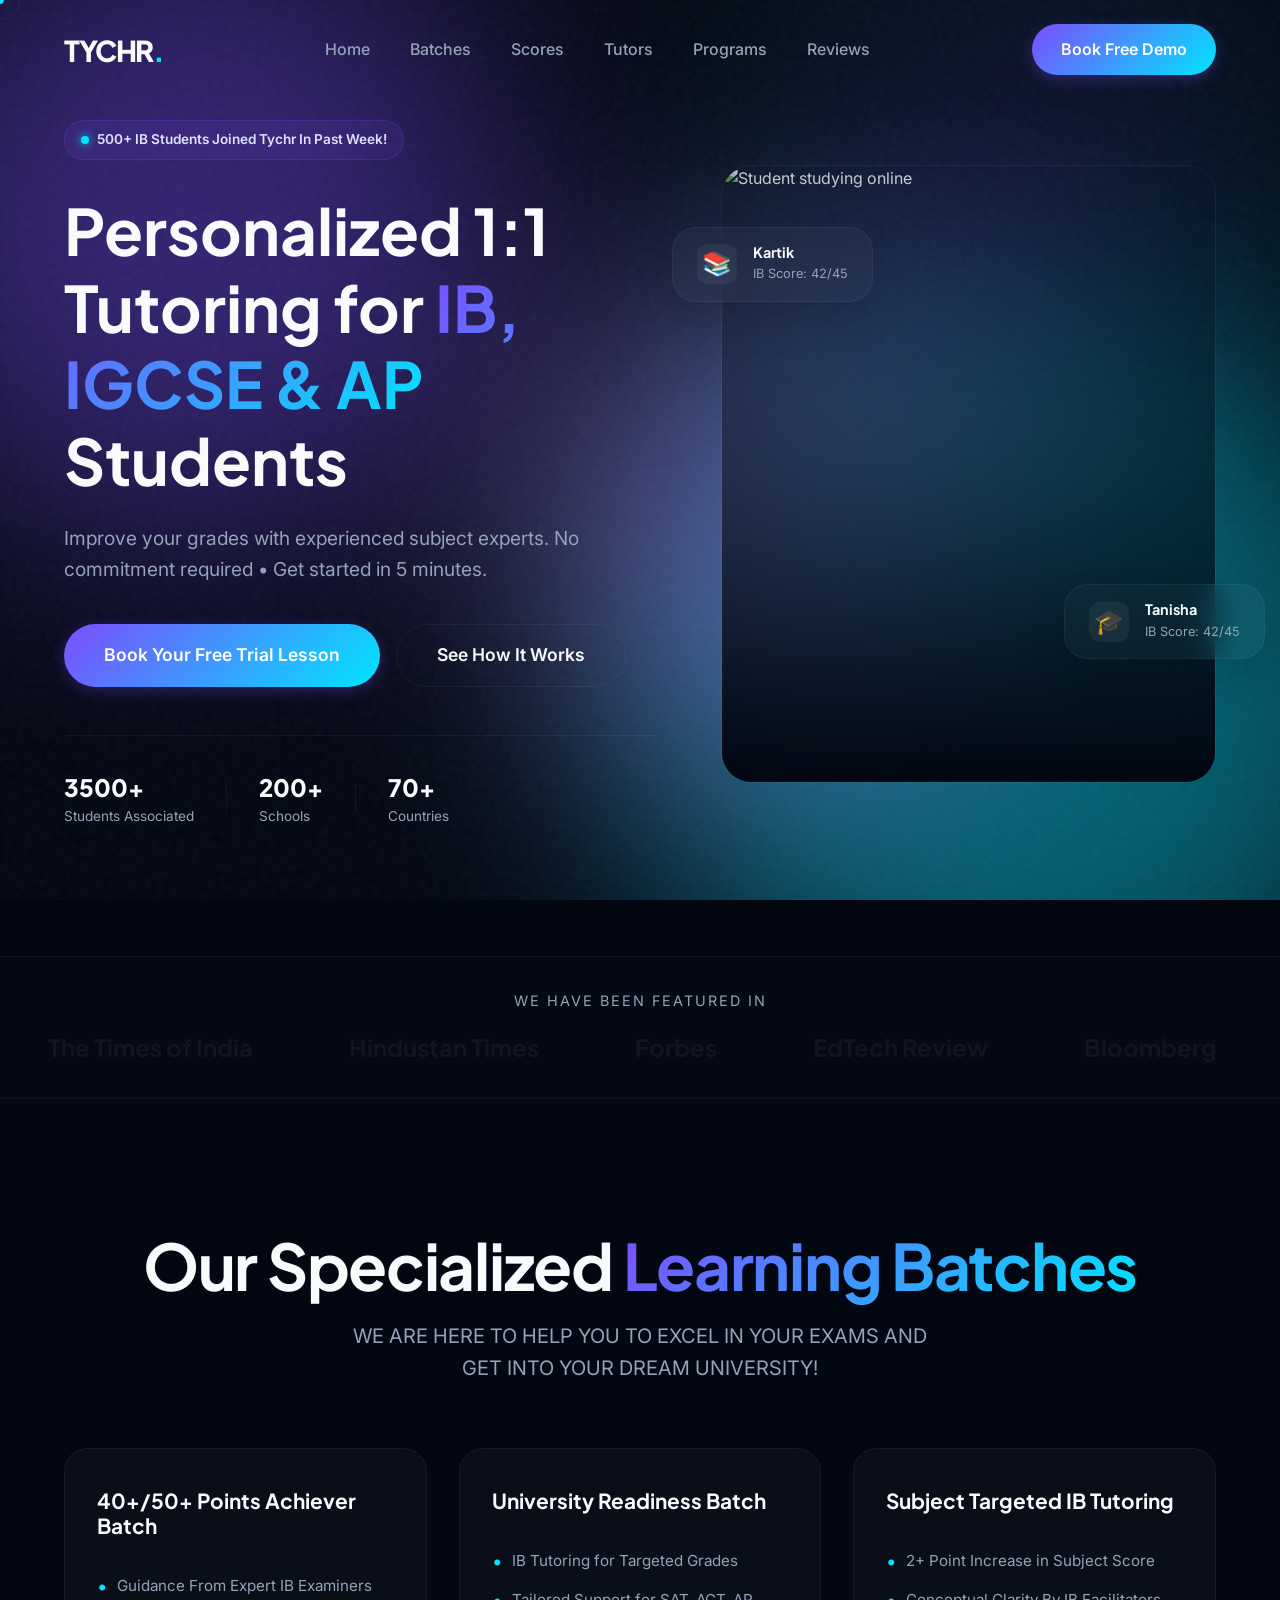
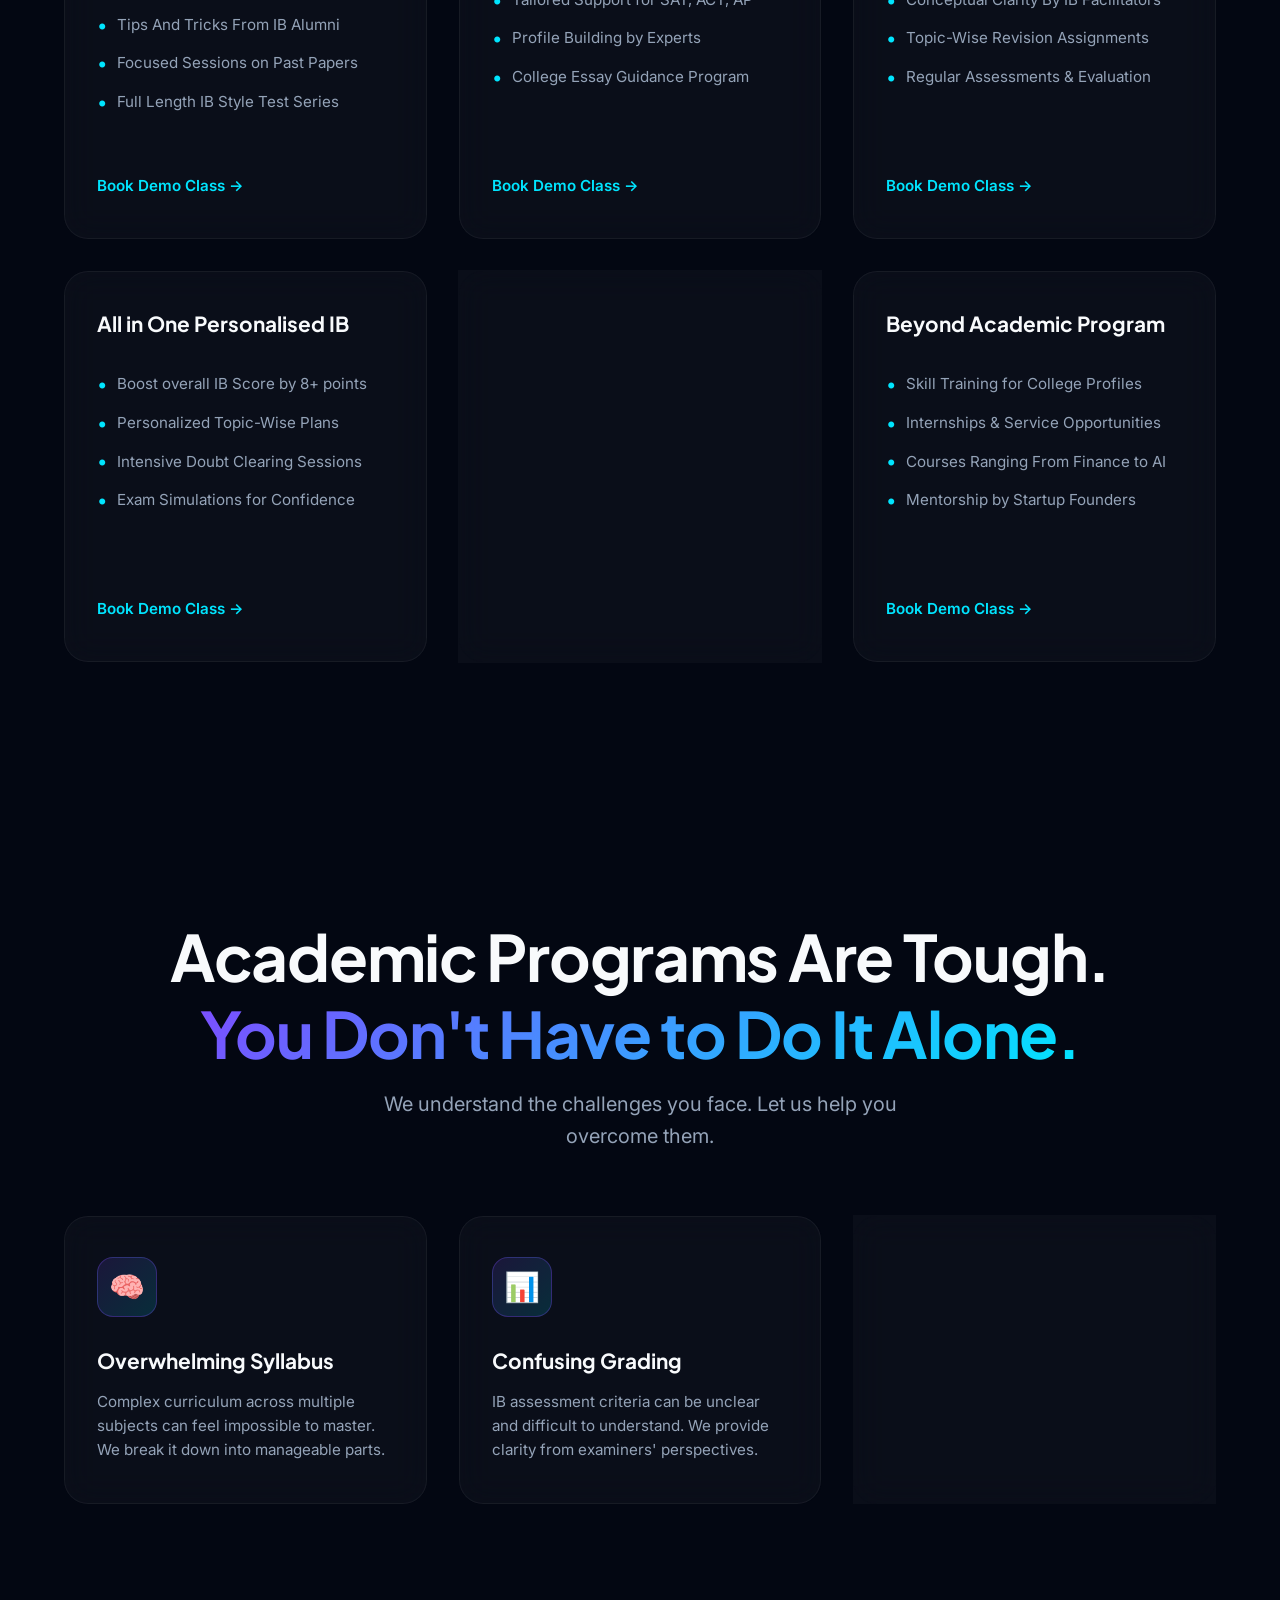
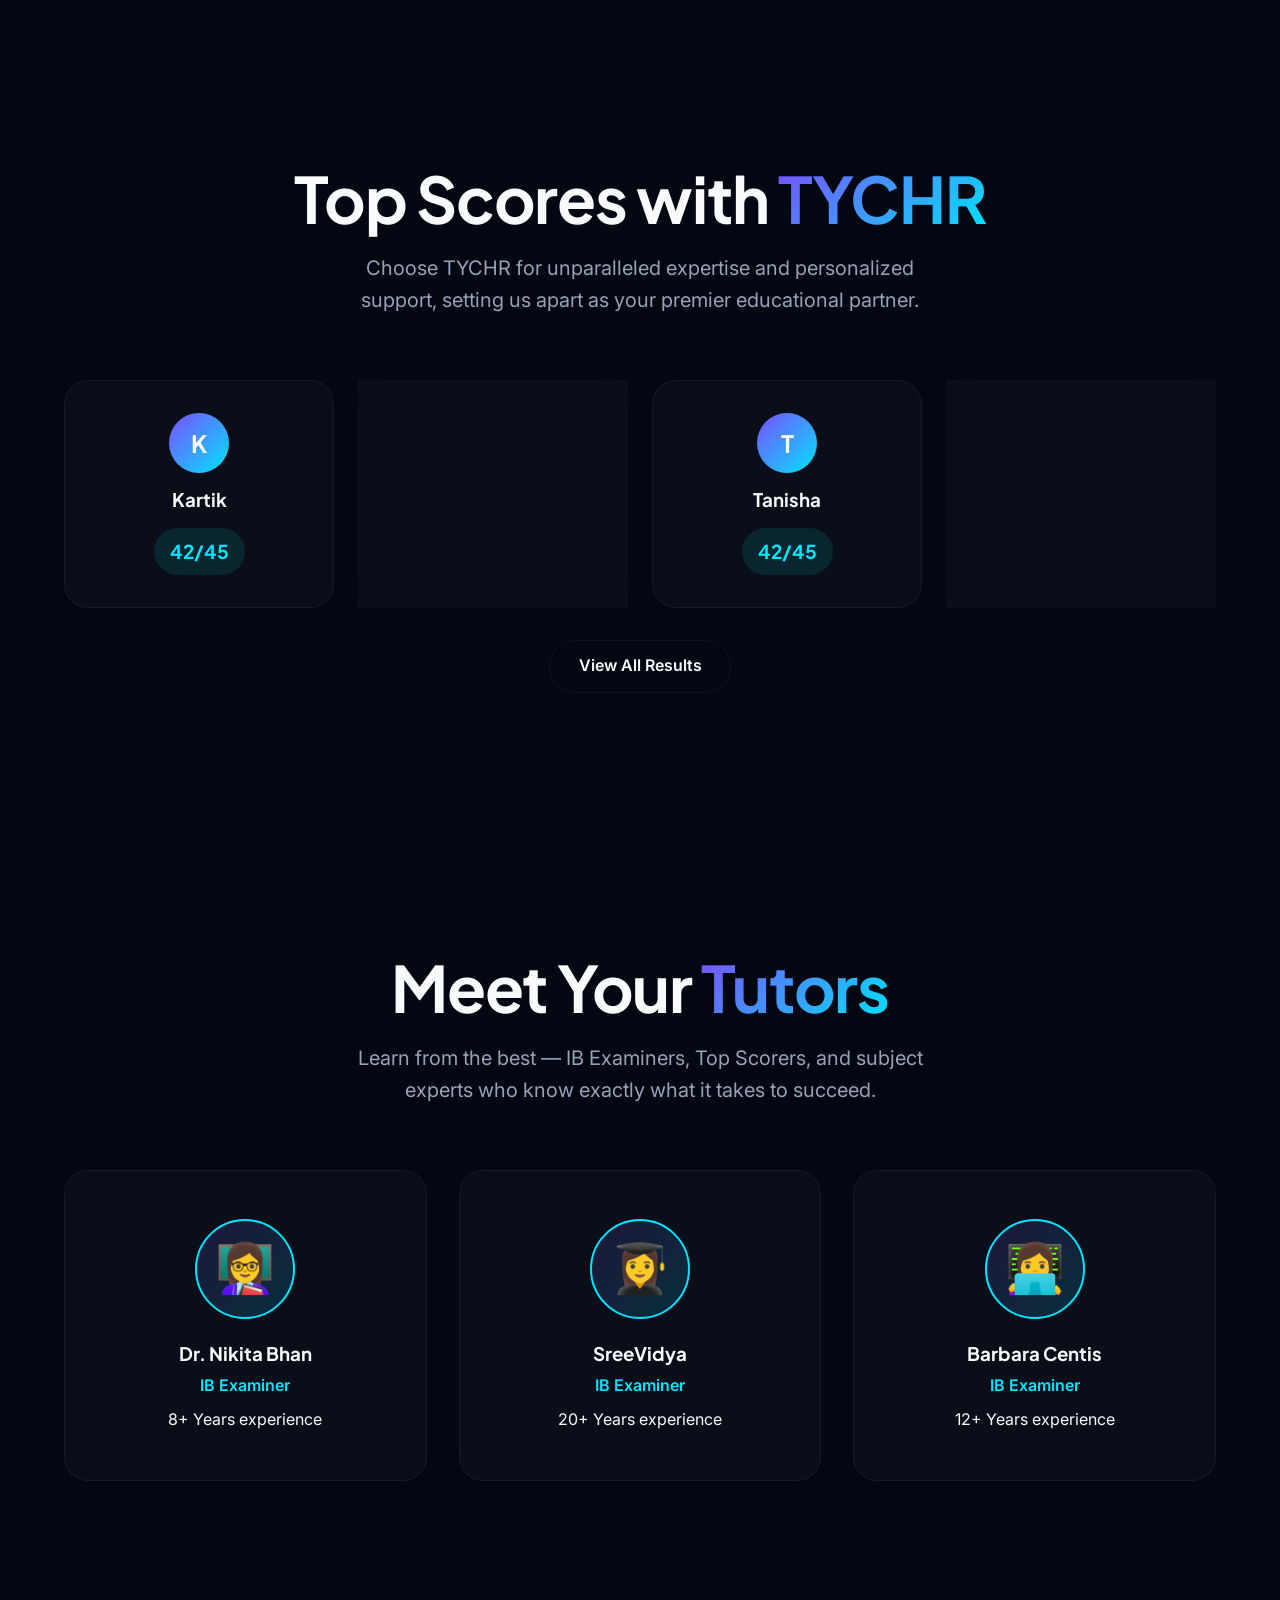
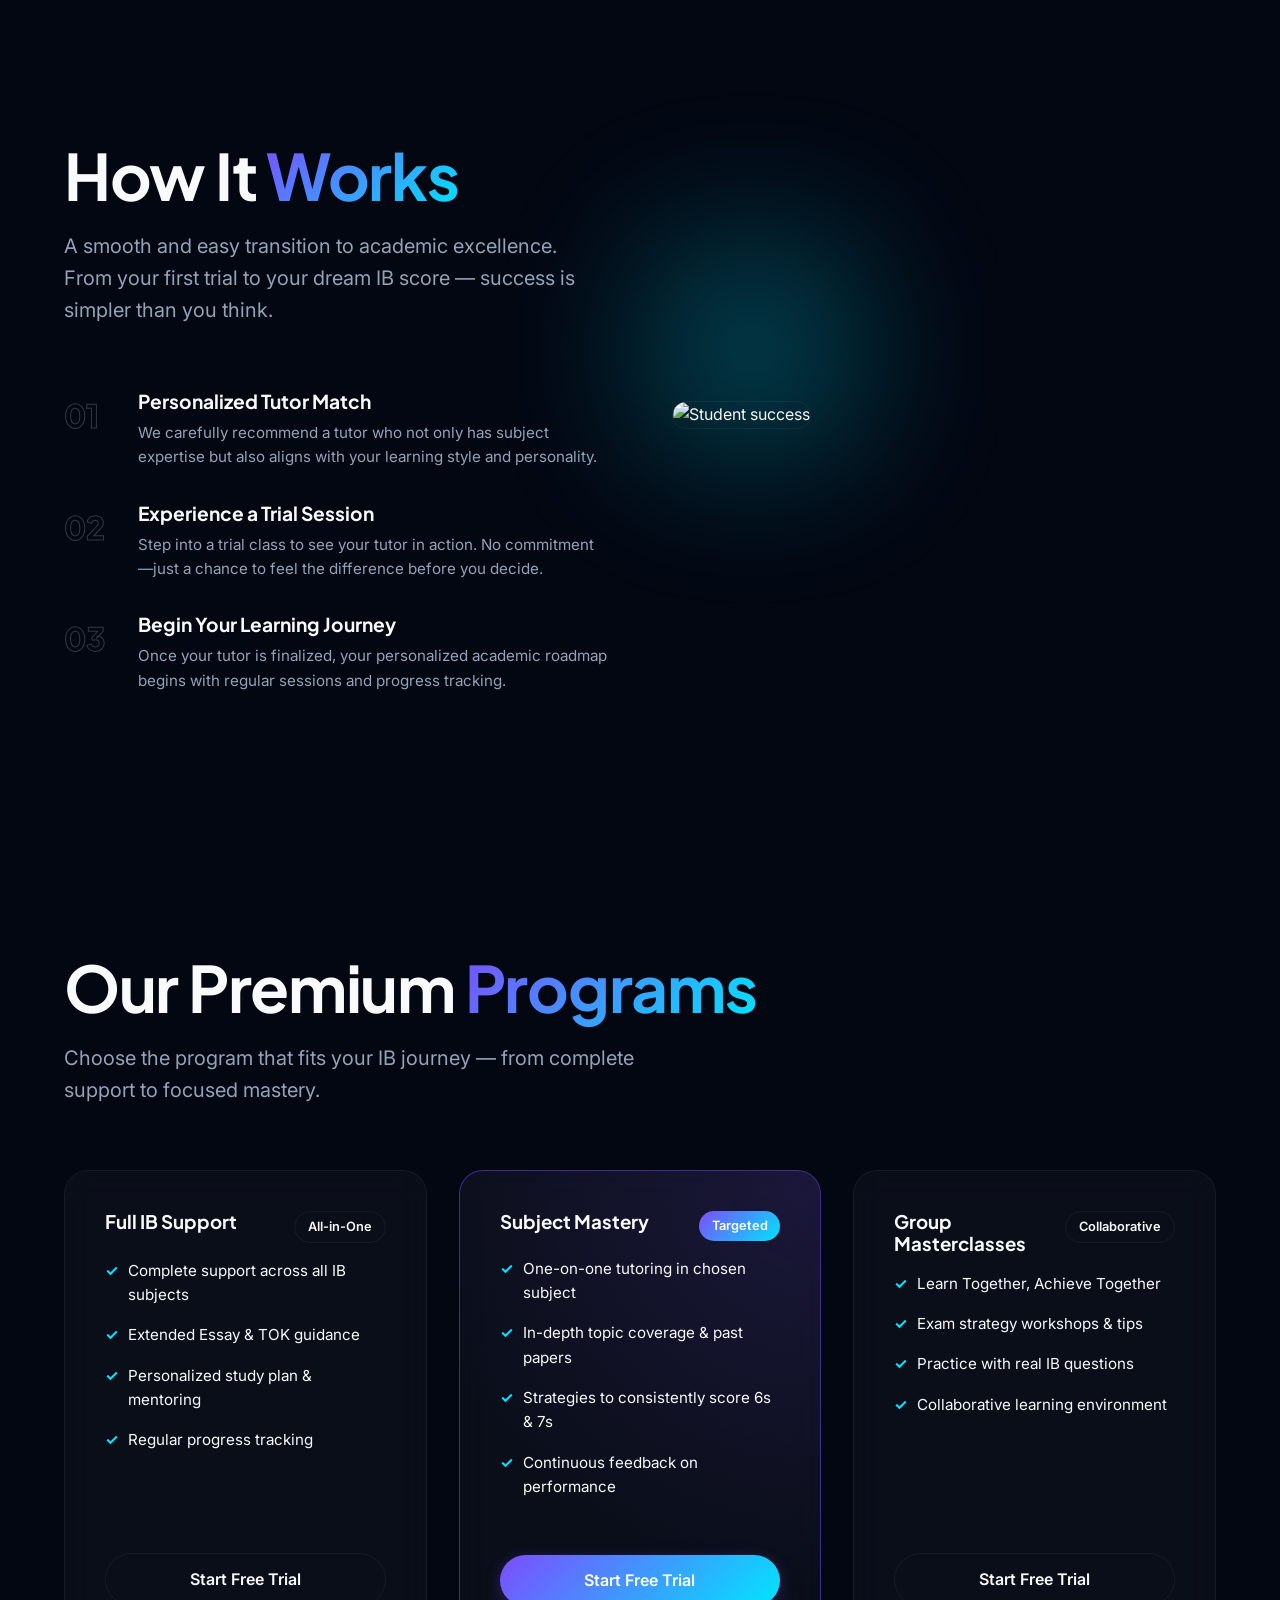
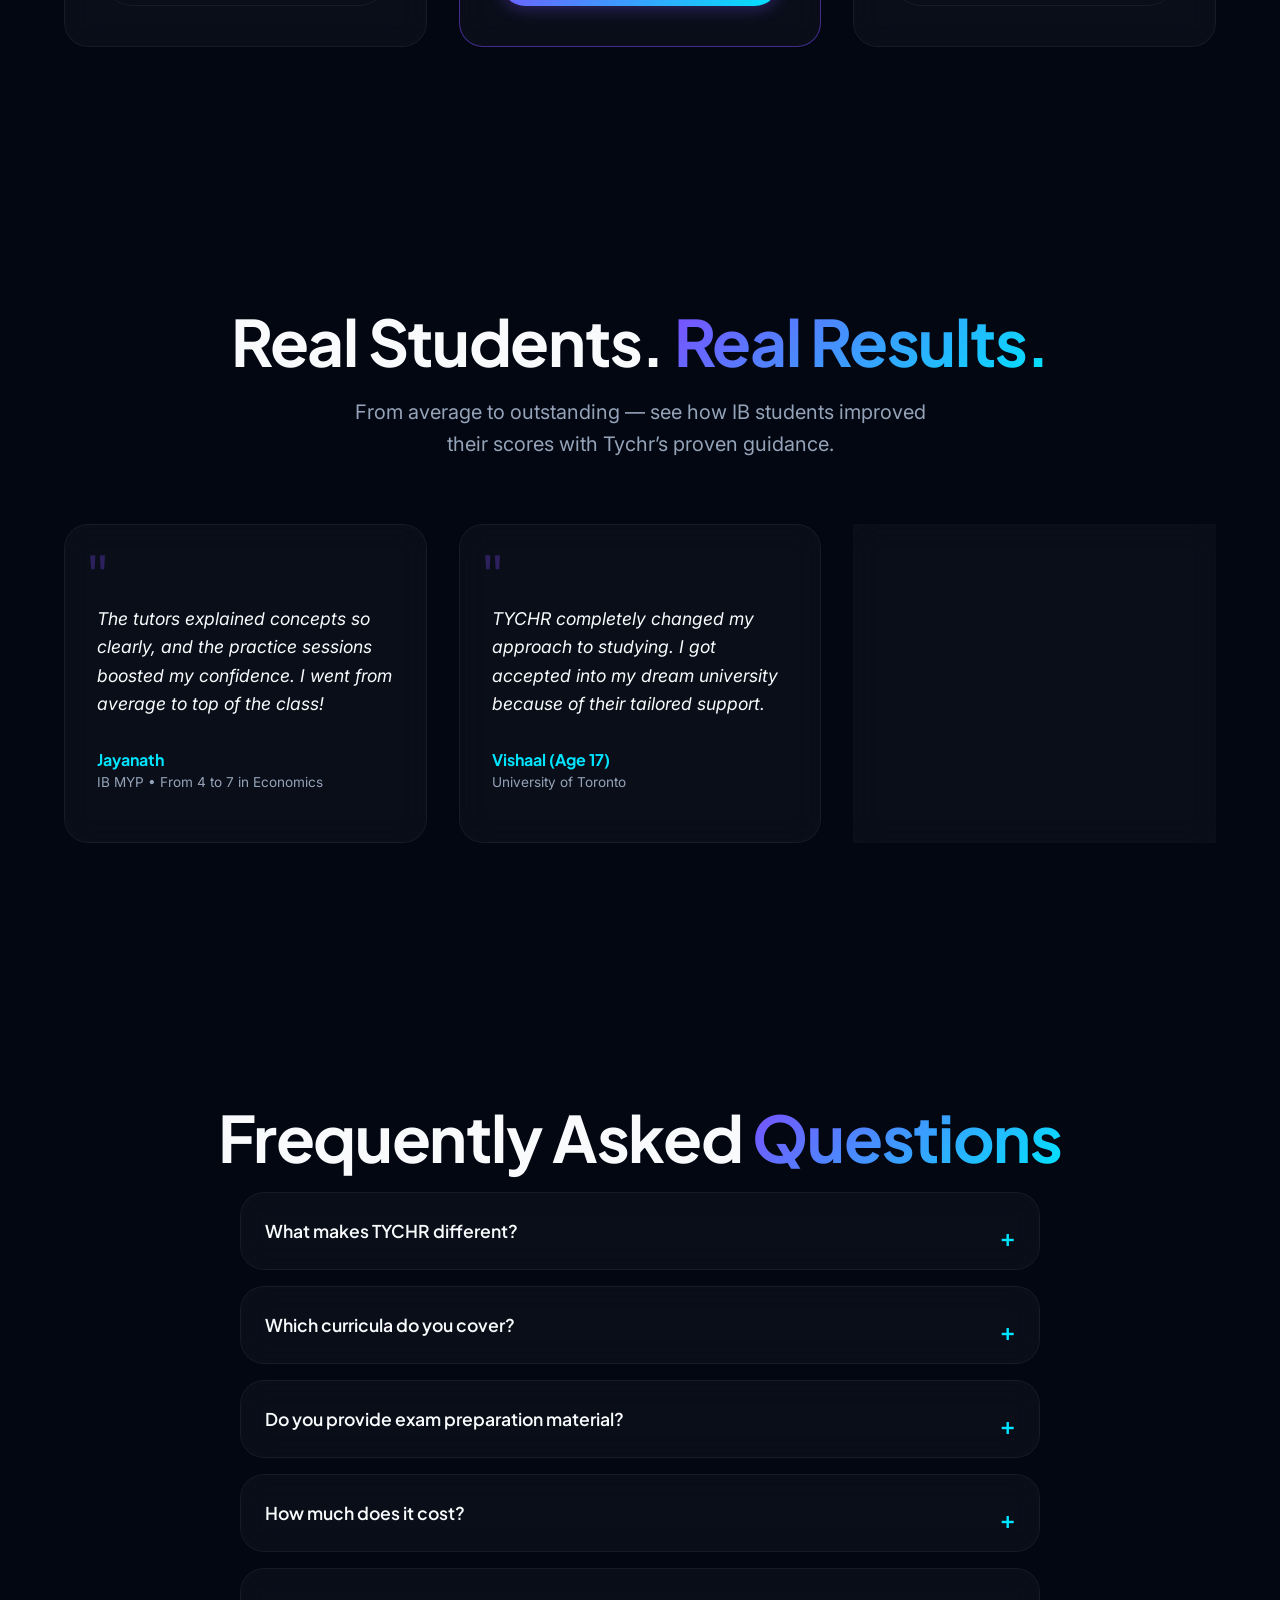
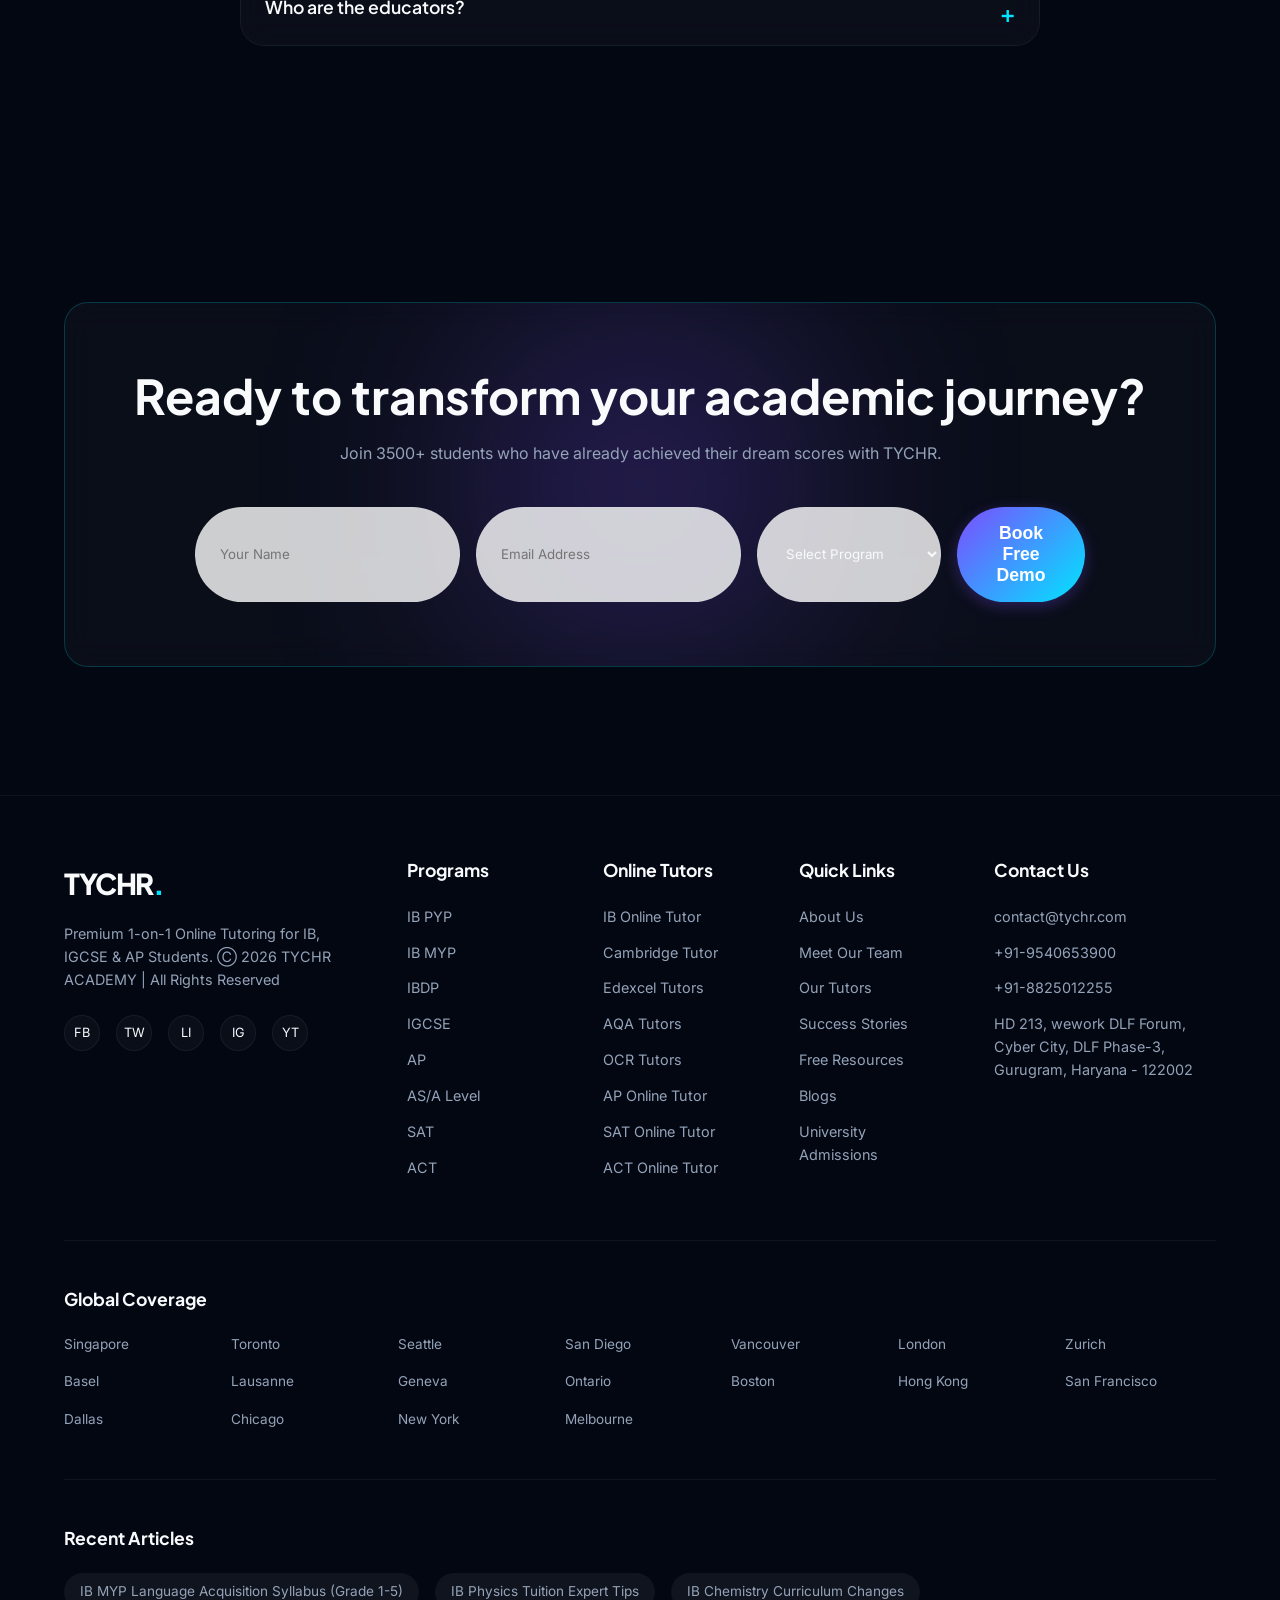
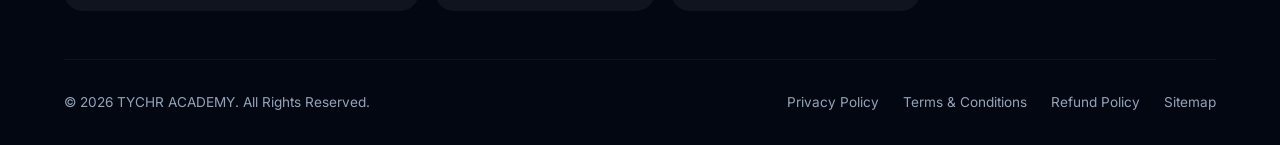
==== commit ab29849d: "7.0" ====
--- a/index.html
+++ b/index.html
@@ -13,6 +13,14 @@
     <link rel="stylesheet" href="style.css">
 </head>
 <body>
+    <!-- Premium Dynamic Background -->
+    <div class="global-bg">
+        <div class="bg-shape bg-shape-1"></div>
+        <div class="bg-shape bg-shape-2"></div>
+        <div class="bg-shape bg-shape-3"></div>
+        <div class="noise-overlay"></div>
+    </div>
+
     <!-- Custom Cursor -->
     <div class="cursor-dot" id="cursor-dot"></div>
     <div class="cursor-outline" id="cursor-outline"></div>
--- a/style.css
+++ b/style.css
@@ -1,26 +1,26 @@
 :root {
-    /* Premium Modern Light Theme */
-    --bg-base: #f8fafc;
-    --bg-surface: rgba(255, 255, 255, 0.8);
-    --bg-glass: rgba(255, 255, 255, 0.6);
-    --bg-glass-hover: rgba(255, 255, 255, 0.9);
-    --border-glass: rgba(0, 0, 0, 0.08);
+    /* Premium Modern Dark Theme */
+    --bg-base: #030712;
+    --bg-surface: rgba(17, 24, 39, 0.7);
+    --bg-glass: rgba(255, 255, 255, 0.03);
+    --bg-glass-hover: rgba(255, 255, 255, 0.08);
+    --border-glass: rgba(255, 255, 255, 0.05);
     
     /* Vibrant Gradients & Accents */
-    --accent-primary: #5e35b1;
-    --accent-secondary: #0ea5e9;
+    --accent-primary: #7c4dff;
+    --accent-secondary: #00e5ff;
     --gradient-primary: linear-gradient(135deg, #7c4dff 0%, #00e5ff 100%);
-    --gradient-glow: linear-gradient(135deg, rgba(124, 77, 255, 0.1) 0%, rgba(0, 229, 255, 0.1) 100%);
-    --text-gradient: linear-gradient(to right, #0f172a, #334155);
-    --text-gradient-vibrant: linear-gradient(to right, #7c4dff, #0ea5e9);
+    --gradient-glow: linear-gradient(135deg, rgba(124, 77, 255, 0.15) 0%, rgba(0, 229, 255, 0.15) 100%);
+    --text-gradient: linear-gradient(to right, #ffffff, #94a3b8);
+    --text-gradient-vibrant: linear-gradient(to right, #b388ff, #84ffff);
     
     /* Typography */
     --font-sans: 'Inter', sans-serif;
     --font-display: 'Plus Jakarta Sans', sans-serif;
     
     /* Text Colors */
-    --text-primary: #0f172a;
-    --text-secondary: #475569;
+    --text-primary: #f8fafc;
+    --text-secondary: #94a3b8;
     
     /* Spacing */
     --space-sm: 1rem;
@@ -490,7 +490,7 @@
     left: 0;
     width: 100%;
     height: 100%;
-    background: linear-gradient(to top, rgba(248, 250, 252, 1) 0%, rgba(248, 250, 252, 0) 100%);
+    background: linear-gradient(to top, var(--bg-base) 0%, transparent 100%);
 }
 
 .floating-card {
@@ -515,7 +515,7 @@
 
 .card-icon {
     font-size: 1.5rem;
-    background: rgba(0,0,0,0.05);
+    background: rgba(255,255,255,0.05);
     width: 40px;
     height: 40px;
     display: flex;
@@ -539,7 +539,7 @@
     padding: 2rem 0;
     border-top: 1px solid var(--border-glass);
     border-bottom: 1px solid var(--border-glass);
-    background: rgba(0, 0, 0, 0.01);
+    background: rgba(255, 255, 255, 0.01);
     overflow: hidden;
 }
 
@@ -830,7 +830,7 @@
     font-size: 2rem;
     font-weight: 800;
     color: transparent;
-    -webkit-text-stroke: 1px rgba(0,0,0,0.1);
+    -webkit-text-stroke: 1px rgba(255,255,255,0.2);
     min-width: 50px;
 }
 
@@ -983,7 +983,7 @@
 footer {
     border-top: 1px solid var(--border-glass);
     padding: 4rem 0 2rem;
-    background: #f1f5f9;
+    background: var(--bg-base);
 }
 
 .footer-grid {
@@ -1055,7 +1055,7 @@
 .footer-cities {
     margin-bottom: 3rem;
     padding-top: 3rem;
-    border-top: 1px solid rgba(0,0,0,0.05);
+    border-top: 1px solid rgba(255,255,255,0.05);
 }
 
 .cities-grid {
@@ -1078,7 +1078,7 @@
 .footer-articles {
     margin-bottom: 3rem;
     padding-top: 3rem;
-    border-top: 1px solid rgba(0,0,0,0.05);
+    border-top: 1px solid rgba(255,255,255,0.05);
 }
 
 .articles-grid {
@@ -1088,7 +1088,7 @@
 }
 
 .articles-grid a {
-    background: rgba(0,0,0,0.05);
+    background: rgba(255,255,255,0.05);
     padding: 0.5rem 1rem;
     border-radius: 100px;
     color: var(--text-secondary);
@@ -1221,3 +1221,71 @@
         flex-direction: column;
     }
 }
+
+/* Global Dynamic Background */
+.global-bg {
+    position: fixed;
+    top: 0;
+    left: 0;
+    width: 100vw;
+    height: 100vh;
+    z-index: -100;
+    overflow: hidden;
+    background-color: var(--bg-base);
+}
+
+.bg-shape {
+    position: absolute;
+    filter: blur(120px);
+    border-radius: 50%;
+    animation: drift 20s infinite alternate ease-in-out;
+    opacity: 0.4;
+}
+
+.bg-shape-1 {
+    top: -10%;
+    left: -10%;
+    width: 50vw;
+    height: 50vw;
+    background: var(--accent-primary);
+    animation-duration: 25s;
+}
+
+.bg-shape-2 {
+    bottom: -20%;
+    right: -10%;
+    width: 60vw;
+    height: 60vw;
+    background: var(--accent-secondary);
+    animation-duration: 22s;
+    animation-delay: -5s;
+}
+
+.bg-shape-3 {
+    top: 30%;
+    left: 40%;
+    width: 40vw;
+    height: 40vw;
+    background: #b388ff;
+    animation-duration: 28s;
+    animation-delay: -10s;
+}
+
+.noise-overlay {
+    position: absolute;
+    top: 0;
+    left: 0;
+    width: 100%;
+    height: 100%;
+    background-image: url("data:image/svg+xml,%3Csvg viewBox='0 0 200 200' xmlns='http://www.w3.org/2000/svg'%3E%3Cfilter id='noiseFilter'%3E%3CfeTurbulence type='fractalNoise' baseFrequency='0.65' numOctaves='3' stitchTiles='stitch'/%3E%3C/filter%3E%3Crect width='100%25' height='100%25' filter='url(%23noiseFilter)'/%3E%3C/svg%3E");
+    opacity: 0.04;
+    z-index: 1;
+    pointer-events: none;
+}
+
+@keyframes drift {
+    0% { transform: translate(0, 0) scale(1); }
+    33% { transform: translate(5vw, -5vh) scale(1.1); }
+    66% { transform: translate(-5vw, 8vh) scale(0.9); }
+    100% { transform: translate(8vw, 5vh) scale(1.05); }
+}
